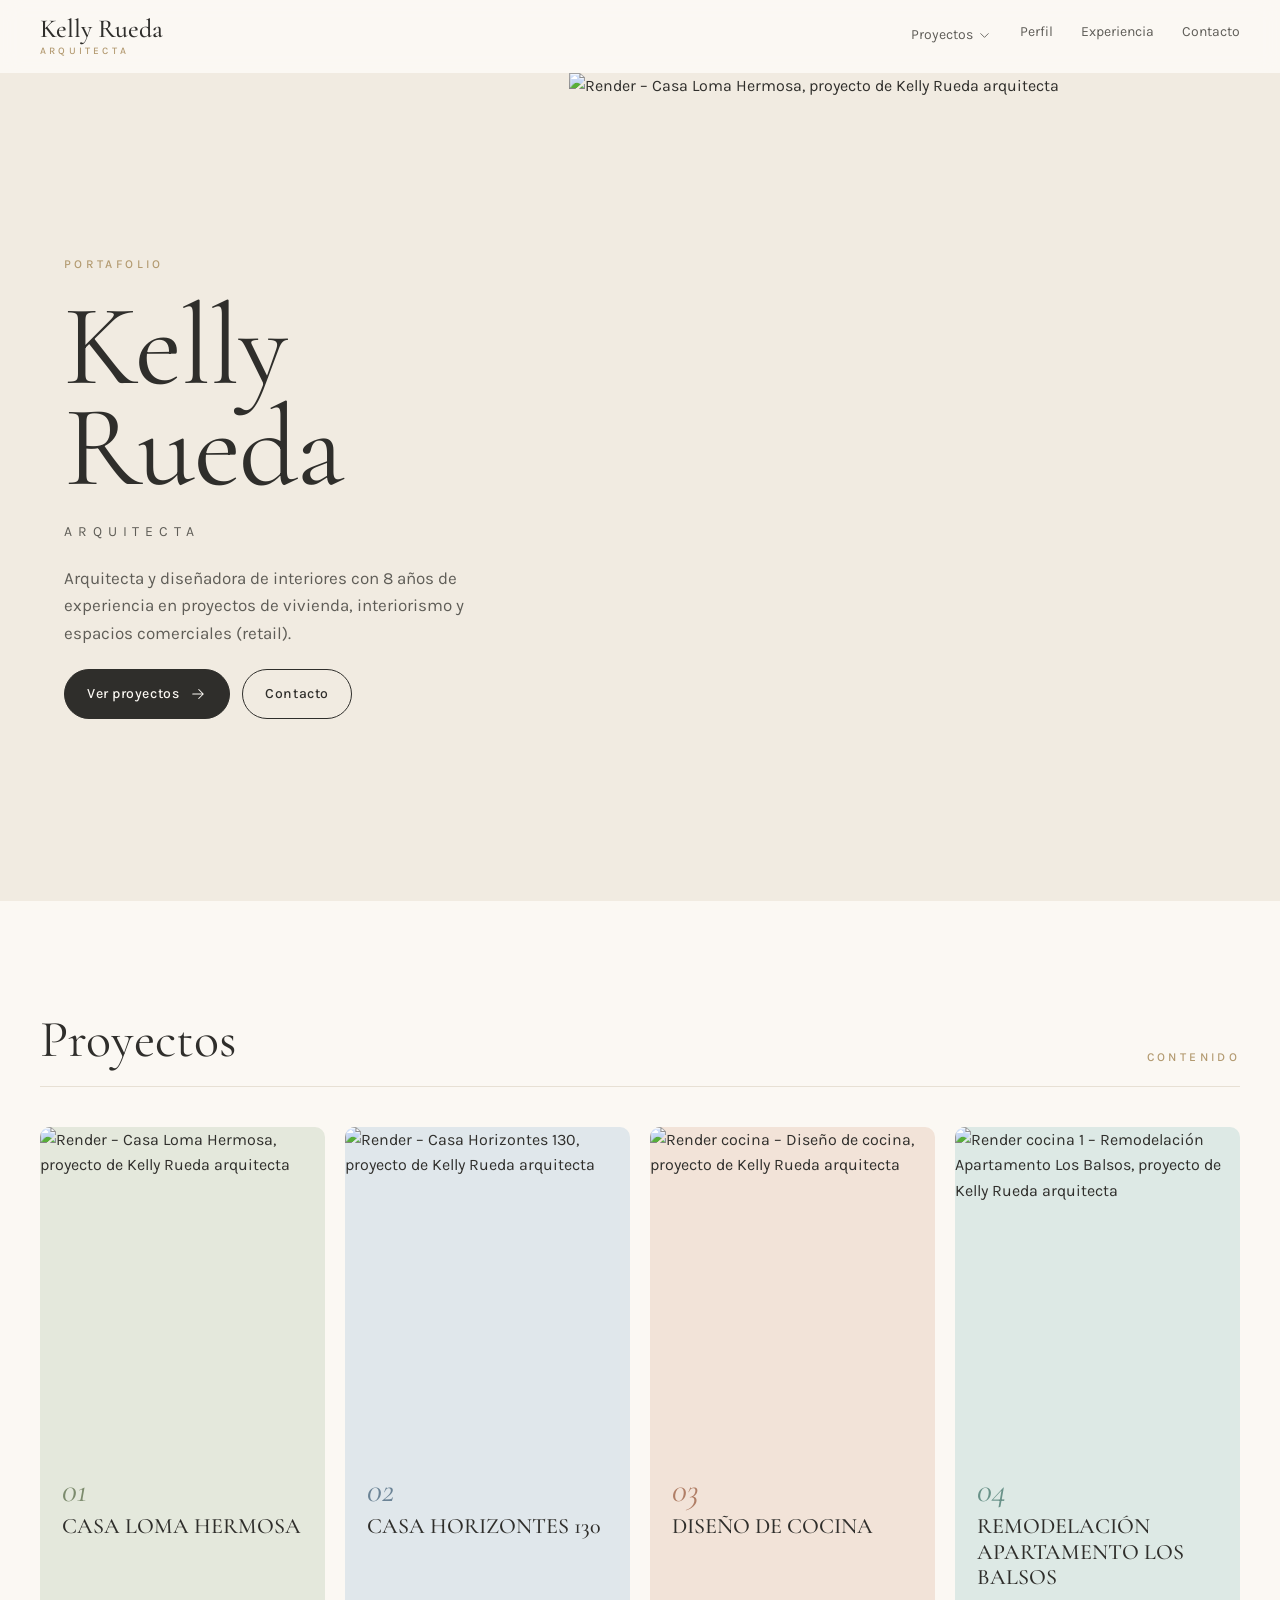
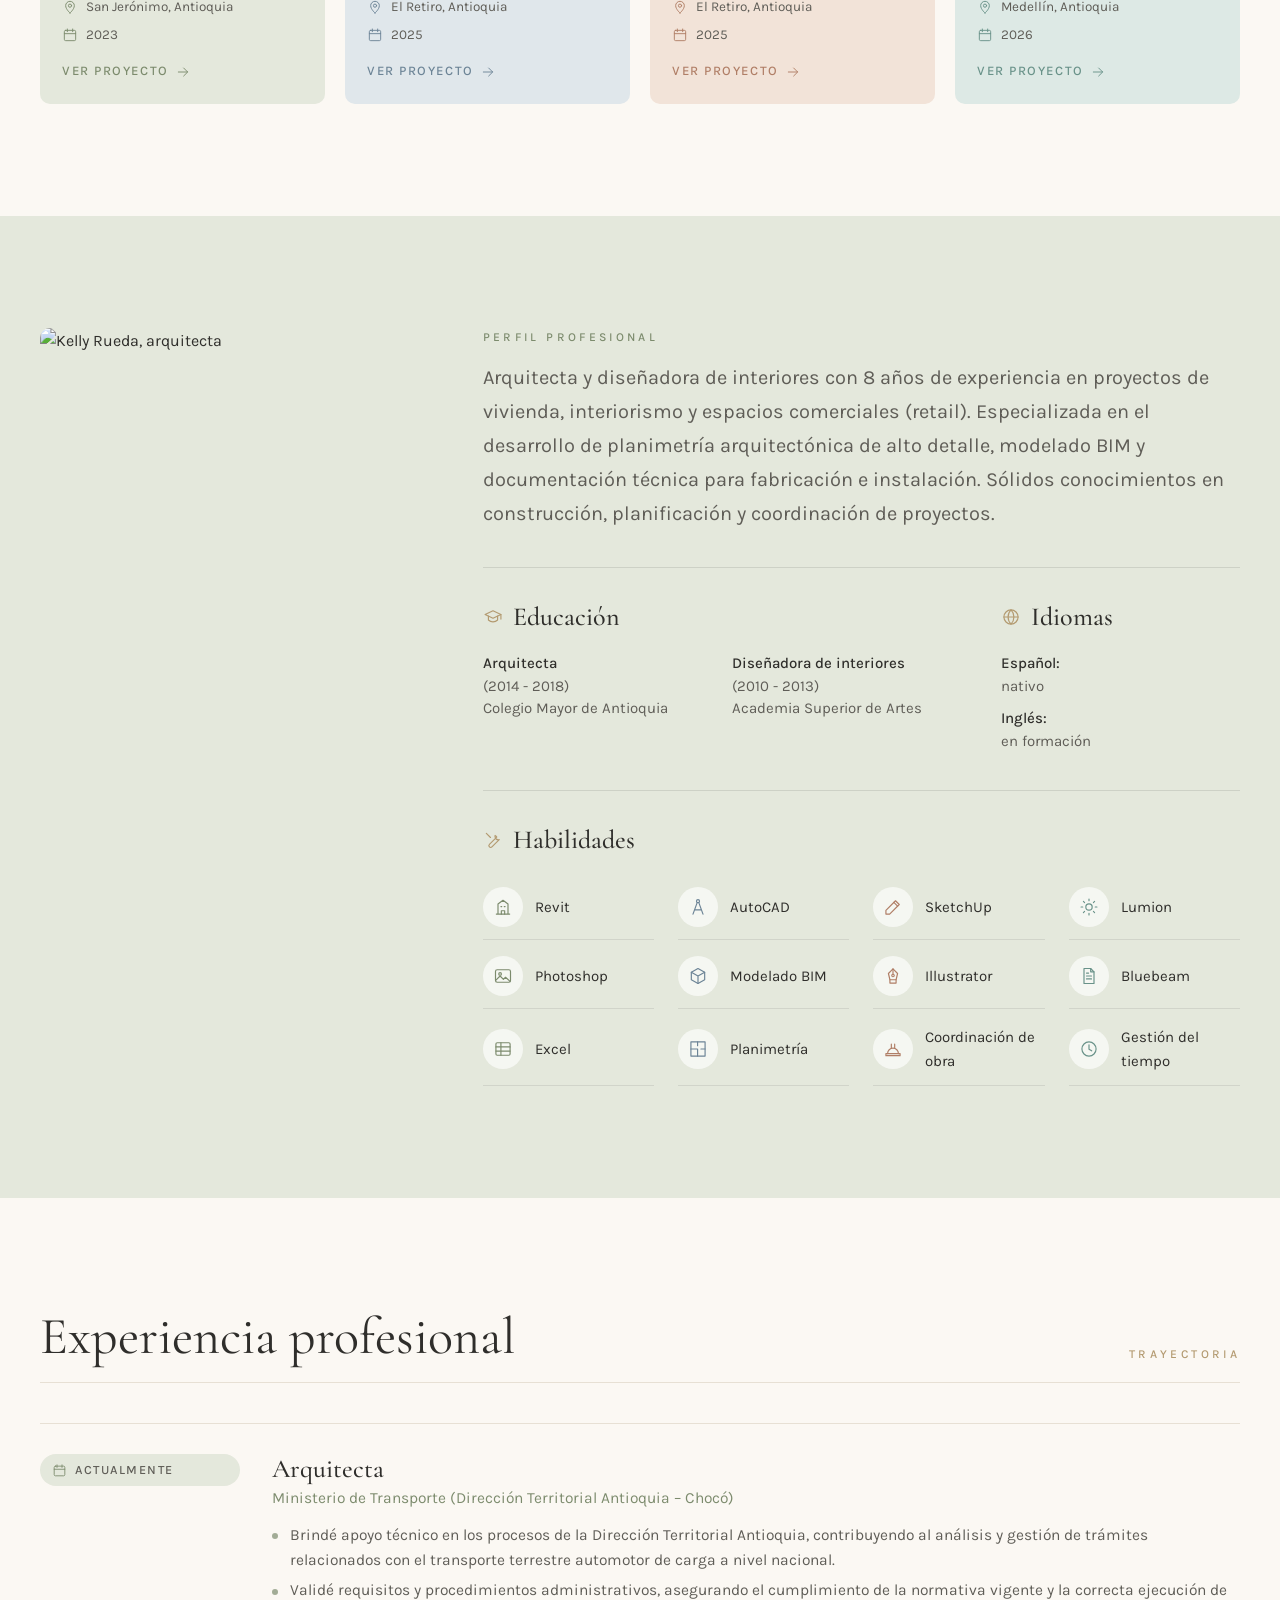
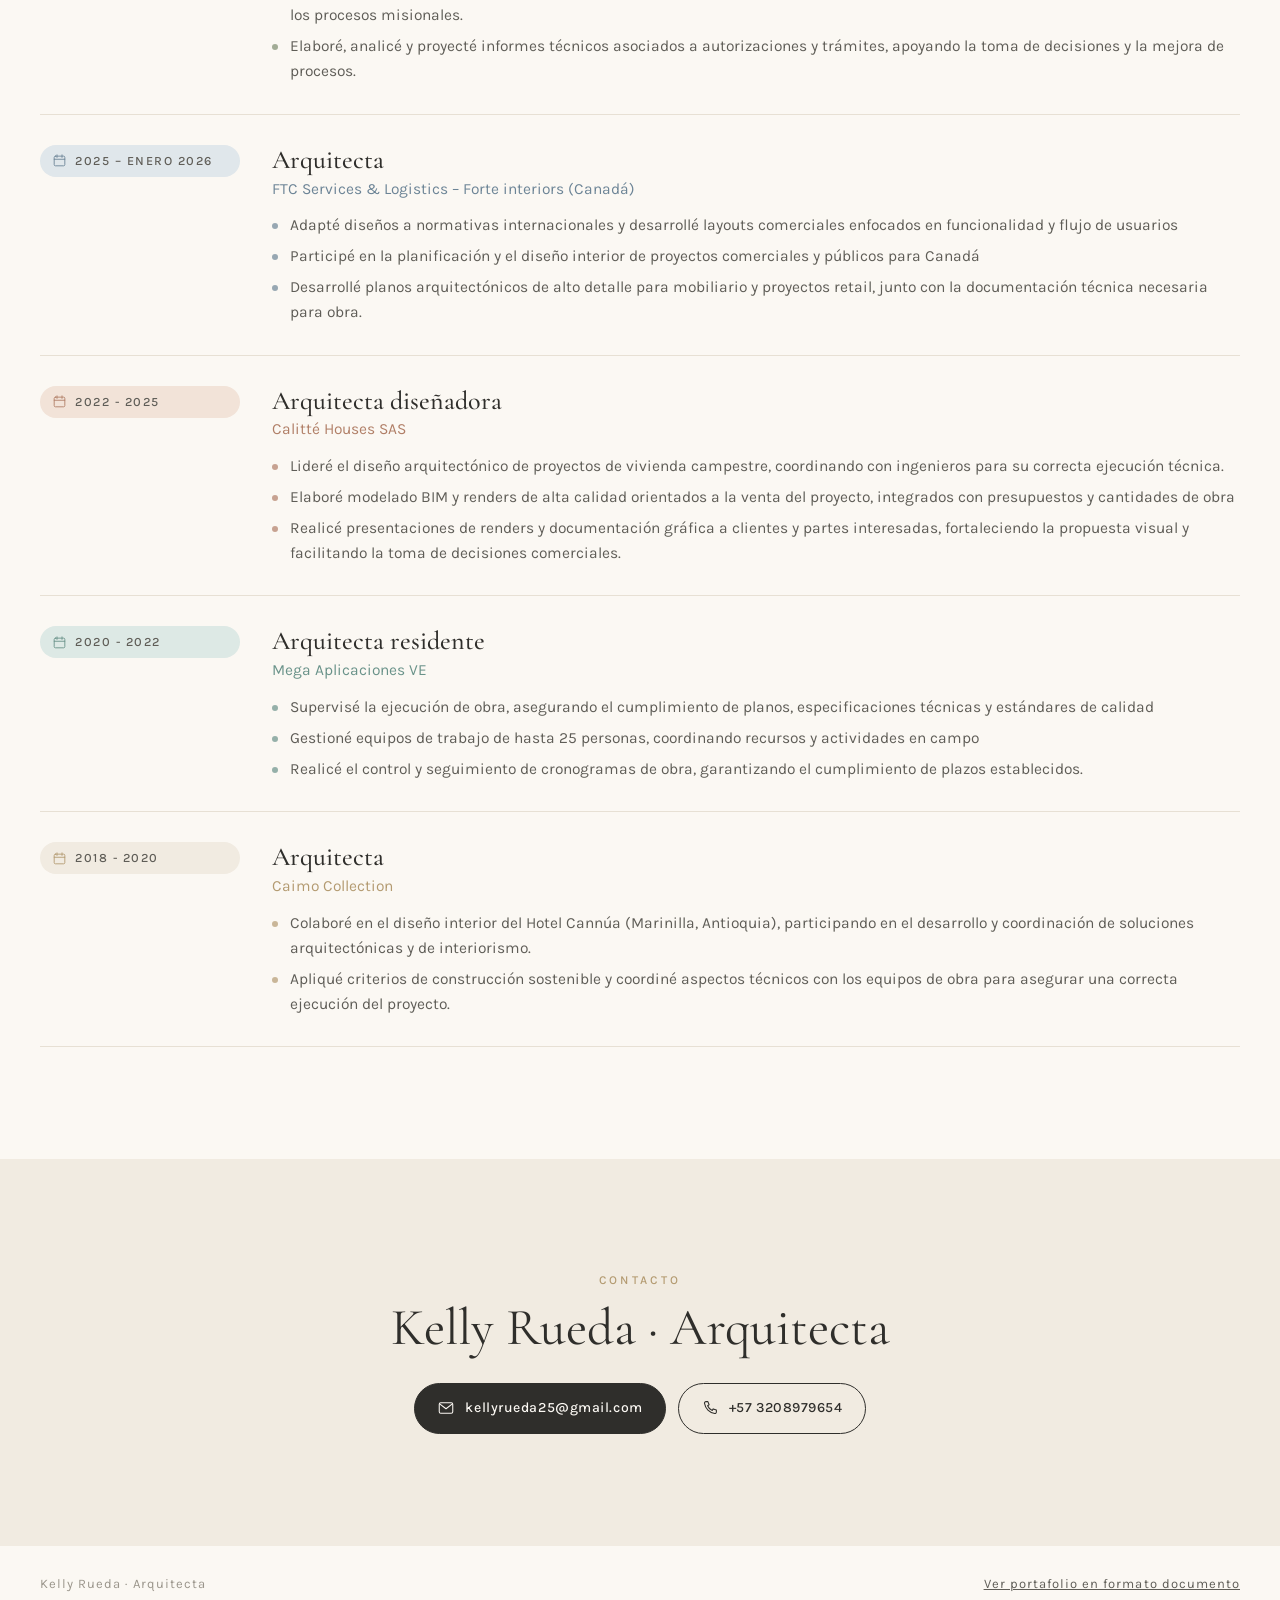
==== index.html @ 09840a5c "URLs limpias sin index.html ni .html, con redirecciones desde las rutas anteriores" ====
<!doctype html>
<html lang="es-CO"><head><meta charset="utf-8"><meta name="viewport" content="width=device-width,initial-scale=1">
<title>Kelly Rueda · Arquitecta | Portafolio de arquitectura e interiorismo</title>
<meta name="description" content="Portafolio de Kelly Rueda, arquitecta y diseñadora de interiores en Antioquia: vivienda campestre, interiorismo y remodelación. Proyectos Casa Loma Hermosa, Casa Horizontes 130, diseño de cocina y Apartamento Los Balsos."><meta name="author" content="Kelly Rueda"><meta name="robots" content="index, follow">
<link rel="canonical" href="https://kellyrueda.github.io/"><meta name="theme-color" content="#F1EBE1"><link rel="icon" href="data:image/svg+xml,%3Csvg xmlns='http://www.w3.org/2000/svg' viewBox='0 0 64 64'%3E%3Crect width='64' height='64' rx='14' fill='%23F1EBE1'/%3E%3Ctext x='32' y='43' text-anchor='middle' font-family='Georgia,serif' font-size='30' fill='%237C8B6D'%3EKR%3C/text%3E%3C/svg%3E">
<meta property="og:type" content="website"><meta property="og:locale" content="es_CO"><meta property="og:site_name" content="Kelly Rueda · Arquitecta">
<meta property="og:title" content="Kelly Rueda · Arquitecta | Portafolio de arquitectura e interiorismo"><meta property="og:description" content="Portafolio de Kelly Rueda, arquitecta y diseñadora de interiores en Antioquia: vivienda campestre, interiorismo y remodelación. Proyectos Casa Loma Hermosa, Casa Horizontes 130, diseño de cocina y Apartamento Los Balsos."><meta property="og:url" content="https://kellyrueda.github.io/">
<meta property="og:image" content="https://lh3.googleusercontent.com/d/1Y4BAWBzZWVaL_WhKsRkgh4v28c3R28zS=w1200-h630-c"><meta name="twitter:card" content="summary_large_image">
<link rel="preconnect" href="https://fonts.googleapis.com"><link rel="preconnect" href="https://fonts.gstatic.com" crossorigin>
<link rel="preconnect" href="https://lh3.googleusercontent.com">
<link href="https://fonts.googleapis.com/css2?family=Cormorant+Garamond:ital,wght@0,300;0,400;0,500;1,300;1,400&family=Karla:wght@400;500&display=swap" rel="stylesheet">
<link rel="stylesheet" href="/styles.css?v=0b66aef6">
<script type="application/ld+json">{"@context": "https://schema.org", "@graph": [{"@type": "Person", "@id": "https://kellyrueda.github.io/#kelly", "name": "Kelly Rueda", "jobTitle": "Arquitecta", "description": "Arquitecta y diseñadora de interiores con 8 años de experiencia en proyectos de vivienda, interiorismo y espacios comerciales (retail).", "email": "mailto:kellyrueda25@gmail.com", "telephone": "+57 3208979654", "url": "https://kellyrueda.github.io/", "image": "https://lh3.googleusercontent.com/d/154SOMItNPBBoPcWfjIb_Btzkp6lTzI9Z=w800", "alumniOf": [{"@type": "EducationalOrganization", "name": "Colegio Mayor de Antioquia"}, {"@type": "EducationalOrganization", "name": "Academia Superior de Artes"}], "knowsAbout": ["Arquitectura", "Diseño de interiores", "Modelado BIM", "Planimetría", "Revit", "AutoCAD", "SketchUp", "Lumion", "Coordinación de obra"], "knowsLanguage": ["es", "en"]}, {"@type": "WebSite", "@id": "https://kellyrueda.github.io/#web", "url": "https://kellyrueda.github.io/", "name": "Kelly Rueda · Arquitecta", "inLanguage": "es", "about": {"@id": "https://kellyrueda.github.io/#kelly"}}, {"@type": "ItemList", "name": "Proyectos", "itemListElement": [{"@type": "ListItem", "position": 1, "item": {"@type": "CreativeWork", "name": "Casa Loma Hermosa", "creator": {"@id": "https://kellyrueda.github.io/#kelly"}, "locationCreated": "San Jerónimo, Antioquia", "dateCreated": "2023", "url": "https://kellyrueda.github.io/proyectos/casa-loma-hermosa/"}}, {"@type": "ListItem", "position": 2, "item": {"@type": "CreativeWork", "name": "Casa Horizontes 130", "creator": {"@id": "https://kellyrueda.github.io/#kelly"}, "locationCreated": "El Retiro, Antioquia", "dateCreated": "2025", "url": "https://kellyrueda.github.io/proyectos/casa-horizontes-130/"}}, {"@type": "ListItem", "position": 3, "item": {"@type": "CreativeWork", "name": "Diseño de cocina", "creator": {"@id": "https://kellyrueda.github.io/#kelly"}, "locationCreated": "El Retiro, Antioquia", "dateCreated": "2025", "url": "https://kellyrueda.github.io/proyectos/diseno-de-cocina/"}}, {"@type": "ListItem", "position": 4, "item": {"@type": "CreativeWork", "name": "Remodelación Apartamento Los Balsos", "creator": {"@id": "https://kellyrueda.github.io/#kelly"}, "locationCreated": "Medellín, Antioquia", "dateCreated": "2026", "url": "https://kellyrueda.github.io/proyectos/apartamento-los-balsos/"}}]}]}</script>
</head><body>
<a class="skip" href="#main">Saltar al contenido</a><header class="top"><div class="wrap">
<a class="brand" href="/">Kelly Rueda<small>Arquitecta</small></a>
<button class="menu-btn" aria-label="Abrir menú" aria-expanded="false" aria-controls="menu"><svg class="ic" viewBox="0 0 24 24" aria-hidden="true"><path d="M4 7h16M4 12h16M4 17h16"/></svg></button>
<nav aria-label="Principal"><ul class="nav" id="menu"><li class="has-sub"><button class="sub-btn" type="button" aria-expanded="false" aria-controls="sub-proy">Proyectos <svg class="ic" viewBox="0 0 24 24" aria-hidden="true"><path d="m6 9 6 6 6-6"/></svg></button><div class="dd" id="sub-proy"><ul><li><a class="c1" href="/proyectos/casa-loma-hermosa/"><span class="sn">01</span><span class="st"><b>Casa Loma Hermosa</b><small>San Jerónimo, Antioquia · 2023</small></span></a></li><li><a class="c2" href="/proyectos/casa-horizontes-130/"><span class="sn">02</span><span class="st"><b>Casa Horizontes 130</b><small>El Retiro, Antioquia · 2025</small></span></a></li><li><a class="c3" href="/proyectos/diseno-de-cocina/"><span class="sn">03</span><span class="st"><b>Diseño de cocina</b><small>El Retiro, Antioquia · 2025</small></span></a></li><li><a class="c4" href="/proyectos/apartamento-los-balsos/"><span class="sn">04</span><span class="st"><b>Remodelación Apartamento Los Balsos</b><small>Medellín, Antioquia · 2026</small></span></a></li><li class="all"><a href="/#proyectos">Ver todos los proyectos <svg class="ic" viewBox="0 0 24 24" aria-hidden="true"><path d="M5 12h14M13 6l6 6-6 6"/></svg></a></li></ul></div></li><li><a href="/#perfil">Perfil</a></li><li><a href="/#experiencia">Experiencia</a></li><li><a href="/#contacto">Contacto</a></li></ul></nav>
</div></header>
<main id="main">
<section class="hero">
  <div class="hero-text">
    <p class="kicker">Portafolio</p>
    <h1>Kelly<br>Rueda</h1>
    <p class="role">Arquitecta</p>
    <p class="hero-lead">Arquitecta y diseñadora de interiores con 8 años de experiencia en proyectos de vivienda, interiorismo y espacios comerciales (retail).</p>
    <div class="btns"><a class="btn solid" href="#proyectos">Ver proyectos <svg class="ic" viewBox="0 0 24 24" aria-hidden="true"><path d="M5 12h14M13 6l6 6-6 6"/></svg></a><a class="btn ghost" href="#contacto">Contacto</a></div>
  </div>
  <div class="hero-img"><img src="https://lh3.googleusercontent.com/d/1Y4BAWBzZWVaL_WhKsRkgh4v28c3R28zS=w2000" alt="Render – Casa Loma Hermosa, proyecto de Kelly Rueda arquitecta" fetchpriority="high"></div>
</section>

<section class="block" id="proyectos"><div class="wrap">
  <div class="sec-head"><h2 class="h2">Proyectos</h2><p class="kicker">Contenido</p></div>
  <div class="cards"><a class="card c1 reveal" href="/proyectos/casa-loma-hermosa/">
<figure><img src="https://lh3.googleusercontent.com/d/1Y4BAWBzZWVaL_WhKsRkgh4v28c3R28zS=w1000" alt="Render – Casa Loma Hermosa, proyecto de Kelly Rueda arquitecta" loading="lazy" decoding="async"></figure>
<div class="card-body"><span class="num">01</span><h3>CASA LOMA HERMOSA</h3>
<span class="meta"><svg class="ic" viewBox="0 0 24 24" aria-hidden="true"><path d="M12 21s-6.5-5.6-6.5-11a6.5 6.5 0 0 1 13 0c0 5.4-6.5 11-6.5 11z"/><circle cx="12" cy="10" r="2.4"/></svg>San Jerónimo, Antioquia</span><span class="meta"><svg class="ic" viewBox="0 0 24 24" aria-hidden="true"><rect x="3.5" y="5" width="17" height="15.5" rx="2"/><path d="M3.5 10h17M8 3v4M16 3v4"/></svg>2023</span>
<span class="more">Ver proyecto <svg class="ic" viewBox="0 0 24 24" aria-hidden="true"><path d="M5 12h14M13 6l6 6-6 6"/></svg></span></div></a><a class="card c2 reveal" href="/proyectos/casa-horizontes-130/">
<figure><img src="https://lh3.googleusercontent.com/d/14ploHX0GhUu0QQJxCzk9DauJVLTGzfsE=w1000" alt="Render – Casa Horizontes 130, proyecto de Kelly Rueda arquitecta" loading="lazy" decoding="async"></figure>
<div class="card-body"><span class="num">02</span><h3>CASA HORIZONTES 130</h3>
<span class="meta"><svg class="ic" viewBox="0 0 24 24" aria-hidden="true"><path d="M12 21s-6.5-5.6-6.5-11a6.5 6.5 0 0 1 13 0c0 5.4-6.5 11-6.5 11z"/><circle cx="12" cy="10" r="2.4"/></svg>El Retiro, Antioquia</span><span class="meta"><svg class="ic" viewBox="0 0 24 24" aria-hidden="true"><rect x="3.5" y="5" width="17" height="15.5" rx="2"/><path d="M3.5 10h17M8 3v4M16 3v4"/></svg>2025</span>
<span class="more">Ver proyecto <svg class="ic" viewBox="0 0 24 24" aria-hidden="true"><path d="M5 12h14M13 6l6 6-6 6"/></svg></span></div></a><a class="card c3 reveal" href="/proyectos/diseno-de-cocina/">
<figure><img src="https://lh3.googleusercontent.com/d/1bjfkv4RVw6idCX3whjGTtiWhGVRxfAQa=w1000" alt="Render cocina – Diseño de cocina, proyecto de Kelly Rueda arquitecta" loading="lazy" decoding="async"></figure>
<div class="card-body"><span class="num">03</span><h3>DISEÑO DE COCINA</h3>
<span class="meta"><svg class="ic" viewBox="0 0 24 24" aria-hidden="true"><path d="M12 21s-6.5-5.6-6.5-11a6.5 6.5 0 0 1 13 0c0 5.4-6.5 11-6.5 11z"/><circle cx="12" cy="10" r="2.4"/></svg>El Retiro, Antioquia</span><span class="meta"><svg class="ic" viewBox="0 0 24 24" aria-hidden="true"><rect x="3.5" y="5" width="17" height="15.5" rx="2"/><path d="M3.5 10h17M8 3v4M16 3v4"/></svg>2025</span>
<span class="more">Ver proyecto <svg class="ic" viewBox="0 0 24 24" aria-hidden="true"><path d="M5 12h14M13 6l6 6-6 6"/></svg></span></div></a><a class="card c4 reveal" href="/proyectos/apartamento-los-balsos/">
<figure><img src="https://lh3.googleusercontent.com/d/1_nX_HMIvy3BTHIoucuLQES3mgq6RNq2v=w1000" alt="Render cocina 1 – Remodelación Apartamento Los Balsos, proyecto de Kelly Rueda arquitecta" loading="lazy" decoding="async"></figure>
<div class="card-body"><span class="num">04</span><h3>REMODELACIÓN APARTAMENTO LOS BALSOS</h3>
<span class="meta"><svg class="ic" viewBox="0 0 24 24" aria-hidden="true"><path d="M12 21s-6.5-5.6-6.5-11a6.5 6.5 0 0 1 13 0c0 5.4-6.5 11-6.5 11z"/><circle cx="12" cy="10" r="2.4"/></svg>Medellín, Antioquia</span><span class="meta"><svg class="ic" viewBox="0 0 24 24" aria-hidden="true"><rect x="3.5" y="5" width="17" height="15.5" rx="2"/><path d="M3.5 10h17M8 3v4M16 3v4"/></svg>2026</span>
<span class="more">Ver proyecto <svg class="ic" viewBox="0 0 24 24" aria-hidden="true"><path d="M5 12h14M13 6l6 6-6 6"/></svg></span></div></a></div>
</div></section>

<section class="block perfil c1" id="perfil"><div class="wrap perfil-grid">
  <div class="perfil-photo reveal"><img src="https://lh3.googleusercontent.com/d/154SOMItNPBBoPcWfjIb_Btzkp6lTzI9Z=w1200" alt="Kelly Rueda, arquitecta" loading="lazy"></div>
  <div>
    <p class="kicker">Perfil profesional</p>
    <p class="lead">Arquitecta y diseñadora de interiores con 8 años de experiencia en proyectos de vivienda, interiorismo y espacios comerciales (retail). Especializada en el desarrollo de planimetría arquitectónica de alto detalle, modelado BIM y documentación técnica para fabricación e instalación. Sólidos conocimientos en construcción, planificación y coordinación de proyectos.</p>
    <div class="cols">
      <div><h3 class="h3"><svg class="ic" viewBox="0 0 24 24" aria-hidden="true"><path d="M2.5 9 12 4.5 21.5 9 12 13.5z"/><path d="M6.5 11v4.6c1.4 1.4 3.4 2.2 5.5 2.2s4.1-.8 5.5-2.2V11M21.5 9v5.5"/></svg>Educación</h3><div class="edu">
        <p class="item"><b>Arquitecta</b>(2014 - 2018)<br>Colegio Mayor de Antioquia</p>
        <p class="item"><b>Diseñadora de interiores</b>(2010 - 2013)<br>Academia Superior de Artes</p></div></div>
      <div><h3 class="h3"><svg class="ic" viewBox="0 0 24 24" aria-hidden="true"><circle cx="12" cy="12" r="8.5"/><path d="M3.5 12h17M12 3.5c2.4 2.4 3.5 5.2 3.5 8.5s-1.1 6.1-3.5 8.5c-2.4-2.4-3.5-5.2-3.5-8.5s1.1-6.1 3.5-8.5z"/></svg>Idiomas</h3>
        <p class="item"><b>Español:</b>nativo</p><p class="item"><b>Inglés:</b>en formación</p></div>
    </div>
    <div class="skills-wrap"><h3 class="h3"><svg class="ic" viewBox="0 0 24 24" aria-hidden="true"><path d="M14.5 6.5a4 4 0 0 0 5 5l-8.8 8.8a2.1 2.1 0 0 1-3-3l8.8-8.8a4 4 0 0 0-2-2z"/><path d="m4 4 5 5"/></svg>Habilidades</h3><ul class="skills"><li class="s1 c1"><span class="si"><svg class="ic" viewBox="0 0 24 24" aria-hidden="true"><path d="M4 20.5h16M6 20.5V8.5l6-4.5 6 4.5v12"/><path d="M10 20.5v-4h4v4M9.5 11.5h1M13.5 11.5h1"/></svg></span>Revit</li><li class="s2 c2"><span class="si"><svg class="ic" viewBox="0 0 24 24" aria-hidden="true"><circle cx="12" cy="5" r="1.8"/><path d="M11 6.7 6 20.5M13 6.7l5 13.8M7.8 15.5h8.4"/></svg></span>AutoCAD</li><li class="s3 c3"><span class="si"><svg class="ic" viewBox="0 0 24 24" aria-hidden="true"><path d="M15 4.5 19.5 9 8 20.5H3.5V16z"/><path d="m13 6.5 4.5 4.5"/></svg></span>SketchUp</li><li class="s4 c4"><span class="si"><svg class="ic" viewBox="0 0 24 24" aria-hidden="true"><circle cx="12" cy="12" r="3.8"/><path d="M12 2.5v2M12 19.5v2M2.5 12h2M19.5 12h2M5.3 5.3l1.4 1.4M17.3 17.3l1.4 1.4M5.3 18.7l1.4-1.4M17.3 6.7l1.4-1.4"/></svg></span>Lumion</li><li class="s1 c1"><span class="si"><svg class="ic" viewBox="0 0 24 24" aria-hidden="true"><rect x="3" y="4.5" width="18" height="15" rx="2"/><circle cx="8.5" cy="9.5" r="1.6"/><path d="m3.5 17 5-5 4 4 2.5-2.5 5.5 5"/></svg></span>Photoshop</li><li class="s2 c2"><span class="si"><svg class="ic" viewBox="0 0 24 24" aria-hidden="true"><path d="M12 3 20 7.5v9L12 21 4 16.5v-9z"/><path d="M4 7.5 12 12l8-4.5M12 12v9"/></svg></span>Modelado BIM</li><li class="s3 c3"><span class="si"><svg class="ic" viewBox="0 0 24 24" aria-hidden="true"><path d="M12 3.5 17.5 9l-1.8 7.5H8.3L6.5 9z"/><path d="M12 3.5v6.3"/><circle cx="12" cy="11.4" r="1.5"/><path d="M8.3 16.5v4h7.4v-4"/></svg></span>Illustrator</li><li class="s4 c4"><span class="si"><svg class="ic" viewBox="0 0 24 24" aria-hidden="true"><path d="M6 3h8l4 4v14H6z"/><path d="M14 3v4h4M9 12h6M9 15.5h6M9 8.5h2.5"/></svg></span>Bluebeam</li><li class="s1 c1"><span class="si"><svg class="ic" viewBox="0 0 24 24" aria-hidden="true"><rect x="3.5" y="4.5" width="17" height="15" rx="1.5"/><path d="M3.5 9.5h17M3.5 14.5h17M9.5 4.5v15"/></svg></span>Excel</li><li class="s2 c2"><span class="si"><svg class="ic" viewBox="0 0 24 24" aria-hidden="true"><path d="M3.5 3.5h17v17h-17z"/><path d="M3.5 12h8v8.5M11.5 3.5V8M15.5 12h5"/></svg></span>Planimetría</li><li class="s3 c3"><span class="si"><svg class="ic" viewBox="0 0 24 24" aria-hidden="true"><path d="M3.5 17.5h17v2.5h-17z"/><path d="M5.5 17.5a6.5 6.5 0 0 1 13 0"/><path d="M10 6.2V11M14 6.2V11"/></svg></span>Coordinación de obra</li><li class="s4 c4"><span class="si"><svg class="ic" viewBox="0 0 24 24" aria-hidden="true"><circle cx="12" cy="12" r="8.5"/><path d="M12 7v5.2l3.2 2"/></svg></span>Gestión del tiempo</li></ul></div>
  </div>
</div></section>

<section class="block" id="experiencia"><div class="wrap">
  <div class="sec-head"><h2 class="h2">Experiencia profesional</h2><p class="kicker">Trayectoria</p></div>
  <ol class="timeline"><li class="job c1 reveal"><span class="when"><svg class="ic" viewBox="0 0 24 24" aria-hidden="true"><rect x="3.5" y="5" width="17" height="15.5" rx="2"/><path d="M3.5 10h17M8 3v4M16 3v4"/></svg>Actualmente</span><div><h3>Arquitecta</h3><p class="org">Ministerio de Transporte (Dirección Territorial Antioquia – Chocó)</p><ul><li>Brindé apoyo técnico en los procesos de la Dirección Territorial Antioquia, contribuyendo al análisis y gestión de trámites relacionados con el transporte terrestre automotor de carga a nivel nacional.</li><li>Validé requisitos y procedimientos administrativos, asegurando el cumplimiento de la normativa vigente y la correcta ejecución de los procesos misionales.</li><li>Elaboré, analicé y proyecté informes técnicos asociados a autorizaciones y trámites, apoyando la toma de decisiones y la mejora de procesos.</li></ul></div></li><li class="job c2 reveal"><span class="when"><svg class="ic" viewBox="0 0 24 24" aria-hidden="true"><rect x="3.5" y="5" width="17" height="15.5" rx="2"/><path d="M3.5 10h17M8 3v4M16 3v4"/></svg>2025 – Enero 2026</span><div><h3>Arquitecta</h3><p class="org">FTC Services &amp; Logistics – Forte interiors (Canadá)</p><ul><li>Adapté diseños a normativas internacionales y desarrollé layouts comerciales enfocados en funcionalidad y flujo de usuarios</li><li>Participé en la planificación y el diseño interior de proyectos comerciales y públicos para Canadá</li><li>Desarrollé planos arquitectónicos de alto detalle para mobiliario y proyectos retail, junto con la documentación técnica necesaria para obra.</li></ul></div></li><li class="job c3 reveal"><span class="when"><svg class="ic" viewBox="0 0 24 24" aria-hidden="true"><rect x="3.5" y="5" width="17" height="15.5" rx="2"/><path d="M3.5 10h17M8 3v4M16 3v4"/></svg>2022 - 2025</span><div><h3>Arquitecta diseñadora</h3><p class="org">Calitté Houses SAS</p><ul><li>Lideré el diseño arquitectónico de proyectos de vivienda campestre, coordinando con ingenieros para su correcta ejecución técnica.</li><li>Elaboré modelado BIM y renders de alta calidad orientados a la venta del proyecto, integrados con presupuestos y cantidades de obra</li><li>Realicé presentaciones de renders y documentación gráfica a clientes y partes interesadas, fortaleciendo la propuesta visual y facilitando la toma de decisiones comerciales.</li></ul></div></li><li class="job c4 reveal"><span class="when"><svg class="ic" viewBox="0 0 24 24" aria-hidden="true"><rect x="3.5" y="5" width="17" height="15.5" rx="2"/><path d="M3.5 10h17M8 3v4M16 3v4"/></svg>2020 - 2022</span><div><h3>Arquitecta residente</h3><p class="org">Mega Aplicaciones VE</p><ul><li>Supervisé la ejecución de obra, asegurando el cumplimiento de planos, especificaciones técnicas y estándares de calidad</li><li>Gestioné equipos de trabajo de hasta 25 personas, coordinando recursos y actividades en campo</li><li>Realicé el control y seguimiento de cronogramas de obra, garantizando el cumplimiento de plazos establecidos.</li></ul></div></li><li class="job  reveal"><span class="when"><svg class="ic" viewBox="0 0 24 24" aria-hidden="true"><rect x="3.5" y="5" width="17" height="15.5" rx="2"/><path d="M3.5 10h17M8 3v4M16 3v4"/></svg>2018 - 2020</span><div><h3>Arquitecta</h3><p class="org">Caimo Collection</p><ul><li>Colaboré en el diseño interior del Hotel Cannúa (Marinilla, Antioquia), participando en el desarrollo y coordinación de soluciones arquitectónicas y de interiorismo.</li><li>Apliqué criterios de construcción sostenible y coordiné aspectos técnicos con los equipos de obra para asegurar una correcta ejecución del proyecto.</li></ul></div></li></ol>
</div></section>

<section class="block contact" id="contacto"><div class="wrap">
  <p class="kicker">Contacto</p>
  <h2 class="h2">Kelly Rueda · Arquitecta</h2>
  <div class="btns"><a class="btn solid" href="mailto:kellyrueda25@gmail.com"><svg class="ic" viewBox="0 0 24 24" aria-hidden="true"><rect x="3" y="5" width="18" height="14" rx="2"/><path d="m3.5 6.5 8.5 6.5 8.5-6.5"/></svg>kellyrueda25@gmail.com</a><a class="btn ghost" href="tel:+573208979654"><svg class="ic" viewBox="0 0 24 24" aria-hidden="true"><path d="M6.6 3.5h2.6l1.6 4.2-2 1.3a11 11 0 0 0 6.2 6.2l1.3-2 4.2 1.6v2.6a2 2 0 0 1-2.1 2A16.5 16.5 0 0 1 4.6 5.6a2 2 0 0 1 2-2.1z"/></svg>+57 3208979654</a></div>
</div></section>
</main><footer><div class="wrap"><span>Kelly Rueda · Arquitecta</span><span><a href="/portafolio/">Ver portafolio en formato documento</a></span></div></footer>
<script src="/app.js?v=0b66aef6" defer></script></body></html>
---- styles.css ----
:root{
  --paper:#FBF8F3; --ink:#2F2E2B; --soft:#5F5D57; --muted:#9A958B; --line:#E7E0D4; --gold:#B39A70; --sand:#F1EBE1;
  --t1:#E4E8DC; --a1:#7C8B6D; --t2:#E0E7EB; --a2:#6C8496; --t3:#F2E3D8; --a3:#B07E66; --t4:#DDE9E5; --a4:#699289;
  --pt:var(--sand); --pa:var(--gold);
  --serif:"Cormorant Garamond",Georgia,serif; --sans:"Karla",system-ui,sans-serif;
  --wrap:min(1200px,100% - 48px);
}
.c1{--pt:var(--t1);--pa:var(--a1)} .c2{--pt:var(--t2);--pa:var(--a2)} .c3{--pt:var(--t3);--pa:var(--a3)} .c4{--pt:var(--t4);--pa:var(--a4)}
*{box-sizing:border-box;margin:0;padding:0}
html{scroll-behavior:smooth;scroll-padding-top:84px}
body{font-family:var(--sans);color:var(--ink);background:var(--paper);-webkit-font-smoothing:antialiased;line-height:1.6}
img{display:block;max-width:100%}
a{color:inherit}
.wrap{width:var(--wrap);margin-inline:auto}
.ic{width:20px;height:20px;flex:none;fill:none;stroke:currentColor;stroke-width:1.4;stroke-linecap:round;stroke-linejoin:round}
.kicker{font-size:12px;font-weight:500;letter-spacing:.28em;text-transform:uppercase;color:var(--pa)}
.h2{font-family:var(--serif);font-weight:400;font-size:clamp(34px,4.4vw,52px);line-height:1.05}
.skip{position:absolute;left:-999px}.skip:focus{left:16px;top:12px;z-index:100;background:#fff;padding:8px 12px}

/* header */
.top{position:sticky;top:0;z-index:50;background:rgba(251,248,243,.92);backdrop-filter:blur(10px);border-bottom:1px solid transparent;transition:border-color .3s}
.top.scrolled{border-color:var(--line)}
.top .wrap{display:flex;align-items:center;justify-content:space-between;height:72px}
.brand{font-family:var(--serif);font-size:26px;font-weight:500;text-decoration:none;line-height:1}
.brand small{display:block;font-family:var(--sans);font-size:10px;letter-spacing:.32em;text-transform:uppercase;color:var(--gold);margin-top:4px;font-weight:500}
.top nav{display:contents}
.nav{display:flex;gap:28px;list-style:none}
.nav a{text-decoration:none;font-size:14px;color:var(--soft);padding:6px 0;border-bottom:1px solid transparent;transition:color .2s,border-color .2s}
.nav a:hover,.nav a[aria-current]{color:var(--ink);border-color:var(--gold)}
.menu-btn{display:none;background:none;border:0;width:44px;height:44px;align-items:center;justify-content:center;color:var(--ink);cursor:pointer}
@media (max-width:820px){
  .menu-btn{display:flex}
  .nav{position:fixed;inset:72px 0 auto 0;flex-direction:column;gap:0;background:var(--paper);border-bottom:1px solid var(--line);padding:8px 24px 20px;transform:translateY(-8px);opacity:0;pointer-events:none;transition:.25s}
  .nav.open{transform:none;opacity:1;pointer-events:auto}
  .nav a{display:block;padding:14px 0;font-size:16px;border-bottom:1px solid var(--line)}
}

/* buttons */
.btns{display:flex;flex-wrap:wrap;gap:12px}
.btn{display:inline-flex;align-items:center;gap:10px;text-decoration:none;font-size:14px;font-weight:500;letter-spacing:.04em;padding:13px 22px;border-radius:40px;border:1px solid var(--ink);transition:.2s}
.btn.solid{background:var(--ink);color:var(--paper)}
.btn.solid:hover{background:#000}
.btn.ghost:hover{background:var(--ink);color:var(--paper)}
.btn .ic{width:18px;height:18px}

/* hero */
.hero{display:grid;grid-template-columns:1fr 1.25fr;min-height:calc(100svh - 72px);max-height:860px}
.hero-text{background:var(--sand);padding:clamp(32px,6vw,80px) clamp(24px,5vw,72px);display:flex;flex-direction:column;justify-content:center;gap:22px}
.hero h1{font-family:var(--serif);font-weight:400;font-size:clamp(64px,9vw,128px);line-height:.88;letter-spacing:-.01em}
.role{font-size:14px;letter-spacing:.42em;text-transform:uppercase;color:var(--soft)}
.hero-lead{font-size:17px;color:var(--soft);max-width:440px}
.hero-img{position:relative;overflow:hidden;background:var(--sand)}
.hero-img img{width:100%;height:100%;object-fit:cover}
@media (max-width:900px){.hero{grid-template-columns:1fr;max-height:none;min-height:0}.hero-img{aspect-ratio:4/3;order:-1}}

/* sections */
section.block{padding:clamp(64px,9vw,112px) 0}
.sec-head{display:flex;align-items:flex-end;justify-content:space-between;gap:24px;margin-bottom:40px;padding-bottom:18px;border-bottom:1px solid var(--line)}
.sec-head .kicker{color:var(--gold)}

/* project cards */
.cards{display:grid;grid-template-columns:repeat(4,1fr);gap:20px}
.card{display:flex;flex-direction:column;text-decoration:none;background:var(--pt);border-radius:10px;overflow:hidden;transition:transform .35s,box-shadow .35s}
.card:hover{transform:translateY(-4px);box-shadow:0 18px 40px rgba(40,34,26,.12)}
.card figure{aspect-ratio:4/4.6;overflow:hidden}
.card img{width:100%;height:100%;object-fit:cover;transition:transform .8s}
.card:hover img{transform:scale(1.05)}
.card-body{padding:20px 22px 22px;display:flex;flex-direction:column;gap:6px;flex:1}
.num{font-family:var(--serif);font-style:italic;font-size:34px;line-height:1;color:var(--pa)}
.card h3{font-family:var(--serif);font-weight:500;font-size:22px;line-height:1.15;flex:1;min-height:2.3em}
.meta{display:flex;align-items:center;gap:8px;font-size:13.5px;color:var(--soft)}
.meta .ic{width:16px;height:16px;color:var(--pa)}
.more{display:inline-flex;align-items:center;gap:6px;margin-top:10px;font-size:13px;font-weight:500;letter-spacing:.12em;text-transform:uppercase;color:var(--pa)}
.more .ic{width:16px;height:16px;transition:transform .25s}.card:hover .more .ic{transform:translateX(4px)}
@media (max-width:1000px){.cards{grid-template-columns:repeat(2,1fr)}}
@media (max-width:560px){.cards{grid-template-columns:1fr}}

/* perfil */
.perfil{background:var(--t1)}
.perfil-grid{display:grid;grid-template-columns:.8fr 1.6fr;gap:clamp(28px,5vw,72px);align-items:start}
.perfil-photo{border-radius:10px;overflow:hidden;aspect-ratio:4/5}
.perfil-photo img{width:100%;height:100%;object-fit:cover;object-position:center 18%}
.lead{font-size:clamp(17px,1.6vw,20px);line-height:1.7;color:var(--soft);margin:14px 0 36px}
.cols{display:grid;grid-template-columns:2fr 1fr;gap:40px;padding:28px 0;border-top:1px solid rgba(47,46,43,.12);border-bottom:1px solid rgba(47,46,43,.12)}
.h3{display:flex;align-items:center;gap:10px;font-family:var(--serif);font-weight:500;font-size:26px;margin-bottom:14px}
.h3 .ic{color:var(--gold)}
.edu{display:grid;grid-template-columns:1fr 1fr;gap:20px}
.item{font-size:15px;color:var(--soft);line-height:1.5;margin-bottom:10px}
.item b{display:block;color:var(--ink);font-weight:500}
.skills{list-style:none;display:grid;grid-template-columns:repeat(4,1fr);gap:4px 24px}
.skills li{display:flex;align-items:center;gap:12px;font-size:15px;padding:12px 0;border-bottom:1px solid rgba(47,46,43,.1)}
.si{display:grid;place-items:center;width:40px;height:40px;border-radius:50%;flex:none;background:rgba(255,255,255,.65);color:var(--pa)}
.skills-wrap{padding-top:28px}
@media (max-width:900px){.perfil-grid{grid-template-columns:1fr}.perfil-photo{max-width:420px}.skills{grid-template-columns:repeat(2,1fr)}}
@media (max-width:560px){.cols{grid-template-columns:1fr;gap:24px}.edu{grid-template-columns:1fr}}

/* experiencia */
.timeline{list-style:none;display:grid;gap:0}
.job{display:grid;grid-template-columns:200px 1fr;gap:32px;padding:30px 0;border-bottom:1px solid var(--line)}
.job:first-child{border-top:1px solid var(--line)}
.when{display:inline-flex;align-items:center;gap:8px;align-self:start;font-size:12.5px;font-weight:500;letter-spacing:.12em;text-transform:uppercase;color:var(--soft);background:var(--pt);padding:6px 12px;border-radius:30px}
.when .ic{width:15px;height:15px;color:var(--pa)}
.job h3{font-family:var(--serif);font-weight:500;font-size:26px;line-height:1.15}
.org{color:var(--pa);font-size:15.5px;margin:2px 0 12px}
.job ul{list-style:none;display:grid;gap:6px}
.job li{position:relative;padding-left:18px;color:var(--soft);font-size:15.5px}
.job li::before{content:"";position:absolute;left:0;top:.65em;width:6px;height:6px;border-radius:50%;background:var(--pa);opacity:.7}
@media (max-width:720px){.job{grid-template-columns:1fr;gap:12px}}

/* contacto */
.contact{background:var(--sand);text-align:center}
.contact .h2{margin:10px 0 28px}
.contact .btns{justify-content:center}
footer{padding:28px 0;font-size:13px;color:var(--muted);letter-spacing:.08em}
footer .wrap{display:flex;justify-content:space-between;gap:16px;flex-wrap:wrap}
footer a{color:var(--soft)}

/* project page */
.p-hero{display:grid;grid-template-columns:.95fr 1.25fr;min-height:calc(100svh - 72px);max-height:900px}
.p-panel{background:var(--pt);padding:clamp(32px,5vw,64px) clamp(24px,4vw,56px);display:flex;flex-direction:column;gap:22px}
.back{display:inline-flex;align-items:center;gap:8px;font-size:13px;letter-spacing:.12em;text-transform:uppercase;text-decoration:none;color:var(--soft)}
.back .ic{width:16px;height:16px;transform:rotate(180deg)}
.p-num{font-family:var(--serif);font-style:italic;font-weight:300;font-size:clamp(64px,7vw,96px);line-height:.8;color:var(--pa)}
.p-panel h1{font-family:var(--serif);font-weight:500;font-size:clamp(32px,3.4vw,46px);line-height:1.04}
.sub{font-size:12.5px;letter-spacing:.16em;text-transform:uppercase;color:var(--soft);margin-top:-8px}
.desc{color:var(--soft);font-size:16.5px;line-height:1.75}
.data{display:grid;gap:12px;margin-top:auto;padding-top:20px;border-top:1px solid rgba(0,0,0,.08)}
.dt{display:flex;gap:12px;align-items:center}
.dti{display:grid;place-items:center;width:38px;height:38px;border-radius:50%;background:var(--paper);color:var(--pa);flex:none}
.dti .ic{width:18px;height:18px}
.dt dt{font-size:10.5px;font-weight:500;letter-spacing:.18em;text-transform:uppercase;color:var(--pa)}
.dt dd{font-size:15px;line-height:1.35}
.p-img{overflow:hidden;background:var(--sand)}
.p-img img{width:100%;height:100%;object-fit:cover}
@media (max-width:900px){.p-hero{grid-template-columns:1fr;max-height:none;min-height:0}.p-img{aspect-ratio:4/3;order:-1}}

.tabs{position:sticky;top:72px;z-index:20;background:rgba(251,248,243,.95);backdrop-filter:blur(8px);border-bottom:1px solid var(--line)}
.tabs .wrap{display:flex;gap:8px;overflow-x:auto;padding:12px 0;scrollbar-width:none}
.tabs a{display:inline-flex;align-items:center;gap:8px;white-space:nowrap;text-decoration:none;font-size:13px;font-weight:500;letter-spacing:.12em;text-transform:uppercase;color:var(--soft);background:var(--pt);padding:9px 16px;border-radius:30px}
.tabs a .ic{width:16px;height:16px;color:var(--pa)}
.tabs a:hover{color:var(--ink)}
.gal{padding:56px 0 8px}
.gal-head{display:flex;align-items:center;gap:12px;margin-bottom:22px}
.gal-head .ic{color:var(--pa)}
.gal-head h2{font-family:var(--serif);font-weight:500;font-size:30px}
.gal-head span{font-size:13px;color:var(--muted)}
.masonry{columns:3 300px;column-gap:16px}
.masonry.two{columns:2 340px}
.shot{break-inside:avoid;margin:0 0 16px;position:relative;border-radius:8px;overflow:hidden;cursor:zoom-in;background:var(--sand)}
.shot.plan{background:#fff;border:1px solid var(--line)}
.shot img{width:100%;height:auto;transition:transform .6s}
.shot:hover img{transform:scale(1.03)}
.shot figcaption{position:absolute;left:12px;bottom:12px;font-size:12.5px;font-weight:500;letter-spacing:.04em;background:rgba(251,248,243,.94);padding:5px 12px;border-radius:30px}
.shot button{all:unset;display:block;cursor:zoom-in}
.shot button:focus-visible{outline:2px solid var(--pa);outline-offset:-2px}

.pn{display:grid;grid-template-columns:1fr 1fr;gap:16px;padding:64px 0 32px}
.pn a{display:flex;flex-direction:column;gap:6px;text-decoration:none;padding:24px;border-radius:10px;background:var(--pt);transition:transform .3s}
.pn a:hover{transform:translateY(-3px)}
.pn .lbl{font-size:12px;letter-spacing:.16em;text-transform:uppercase;color:var(--pa)}
.pn .t{font-family:var(--serif);font-size:24px;font-weight:500;line-height:1.15}
.pn .next{text-align:right;align-items:flex-end}
@media (max-width:600px){.pn{grid-template-columns:1fr}}

/* lightbox */
.lb{position:fixed;inset:0;z-index:200;background:rgba(28,27,25,.94);display:none;align-items:center;justify-content:center}
.lb.open{display:flex}
.lb img{max-width:min(92vw,1600px);max-height:82vh;object-fit:contain;border-radius:4px;background:#fff}
.lb .cap{position:absolute;bottom:20px;left:0;right:0;text-align:center;color:#EDE6DA;font-size:14px;letter-spacing:.06em}
.lb button{position:absolute;background:rgba(255,255,255,.08);border:0;color:#fff;width:52px;height:52px;border-radius:50%;cursor:pointer;display:grid;place-items:center}
.lb button:hover{background:rgba(255,255,255,.18)}
.lb .x{top:18px;right:18px}.lb .prev{left:18px}.lb .nxt{right:18px}
.lb .prev .ic{transform:rotate(180deg)}
.lb .count{position:absolute;top:30px;left:0;right:0;text-align:center;color:#B9B1A3;font-size:13px;letter-spacing:.12em}

.reveal{opacity:0;transform:translateY(18px);transition:opacity .8s ease,transform .8s ease}
.reveal.in{opacity:1;transform:none}
@media (prefers-reduced-motion:reduce){*{transition:none!important;scroll-behavior:auto!important}.reveal{opacity:1;transform:none}}

/* dropdown proyectos */
.has-sub{position:relative}
.sub-btn{all:unset;cursor:pointer;display:inline-flex;align-items:center;gap:4px;font-size:14px;color:var(--soft);padding:6px 0;border-bottom:1px solid transparent;transition:color .2s,border-color .2s}
.sub-btn .ic{width:15px;height:15px;transition:transform .25s}
.sub-btn:hover,.sub-btn.cur,.has-sub.open .sub-btn{color:var(--ink);border-color:var(--gold)}
.has-sub.open .sub-btn .ic{transform:rotate(180deg)}
.sub-btn:focus-visible{outline:2px solid var(--gold);outline-offset:4px;border-radius:2px}
.dd ul{list-style:none;display:grid;gap:2px}
.nav .dd a{display:flex;align-items:center;gap:12px;padding:10px 12px;border-radius:8px;border:0;color:var(--ink);text-decoration:none}
.nav .dd a:hover,.nav .dd a[aria-current]{background:var(--pt)}
.sn{display:grid;place-items:center;flex:none;width:38px;height:38px;border-radius:50%;background:var(--pt);color:var(--pa);font-family:var(--serif);font-style:italic;font-size:19px}
.nav .dd a:hover .sn,.nav .dd a[aria-current] .sn{background:#fff}
.st{display:flex;flex-direction:column;line-height:1.3}
.st b{font-family:var(--serif);font-weight:500;font-size:18px}
.st small{font-size:12.5px;color:var(--soft)}
.nav .dd .all a{justify-content:space-between;font-size:12.5px;font-weight:500;letter-spacing:.12em;text-transform:uppercase;color:var(--gold);margin-top:4px;border-top:1px solid var(--line);border-radius:0 0 8px 8px}
.nav .dd .all a:hover{background:var(--sand)}
.dd .all .ic{width:16px;height:16px}
@media (min-width:821px){
  .dd{position:absolute;top:100%;left:50%;width:360px;padding-top:14px;opacity:0;pointer-events:none;transform:translate(-50%,6px);transition:opacity .2s,transform .2s}
  .dd ul{background:#fff;border:1px solid var(--line);border-radius:12px;box-shadow:0 18px 40px rgba(40,34,26,.12);padding:8px}
  .has-sub.open .dd{opacity:1;pointer-events:auto;transform:translate(-50%,0)}
}
@media (min-width:821px) and (hover:hover){.has-sub:hover .dd{opacity:1;pointer-events:auto;transform:translate(-50%,0)}.has-sub:hover .sub-btn .ic{transform:rotate(180deg)}}
@media (max-width:820px){
  .nav{max-height:calc(100svh - 72px);overflow-y:auto}
  .sub-btn{display:flex;justify-content:space-between;width:100%;padding:14px 0;font-size:16px;border-bottom:1px solid var(--line)}
  .dd{display:none;padding:6px 0 10px}
  .has-sub.open .dd{display:block}
  .nav .dd a{padding:10px 8px}
}
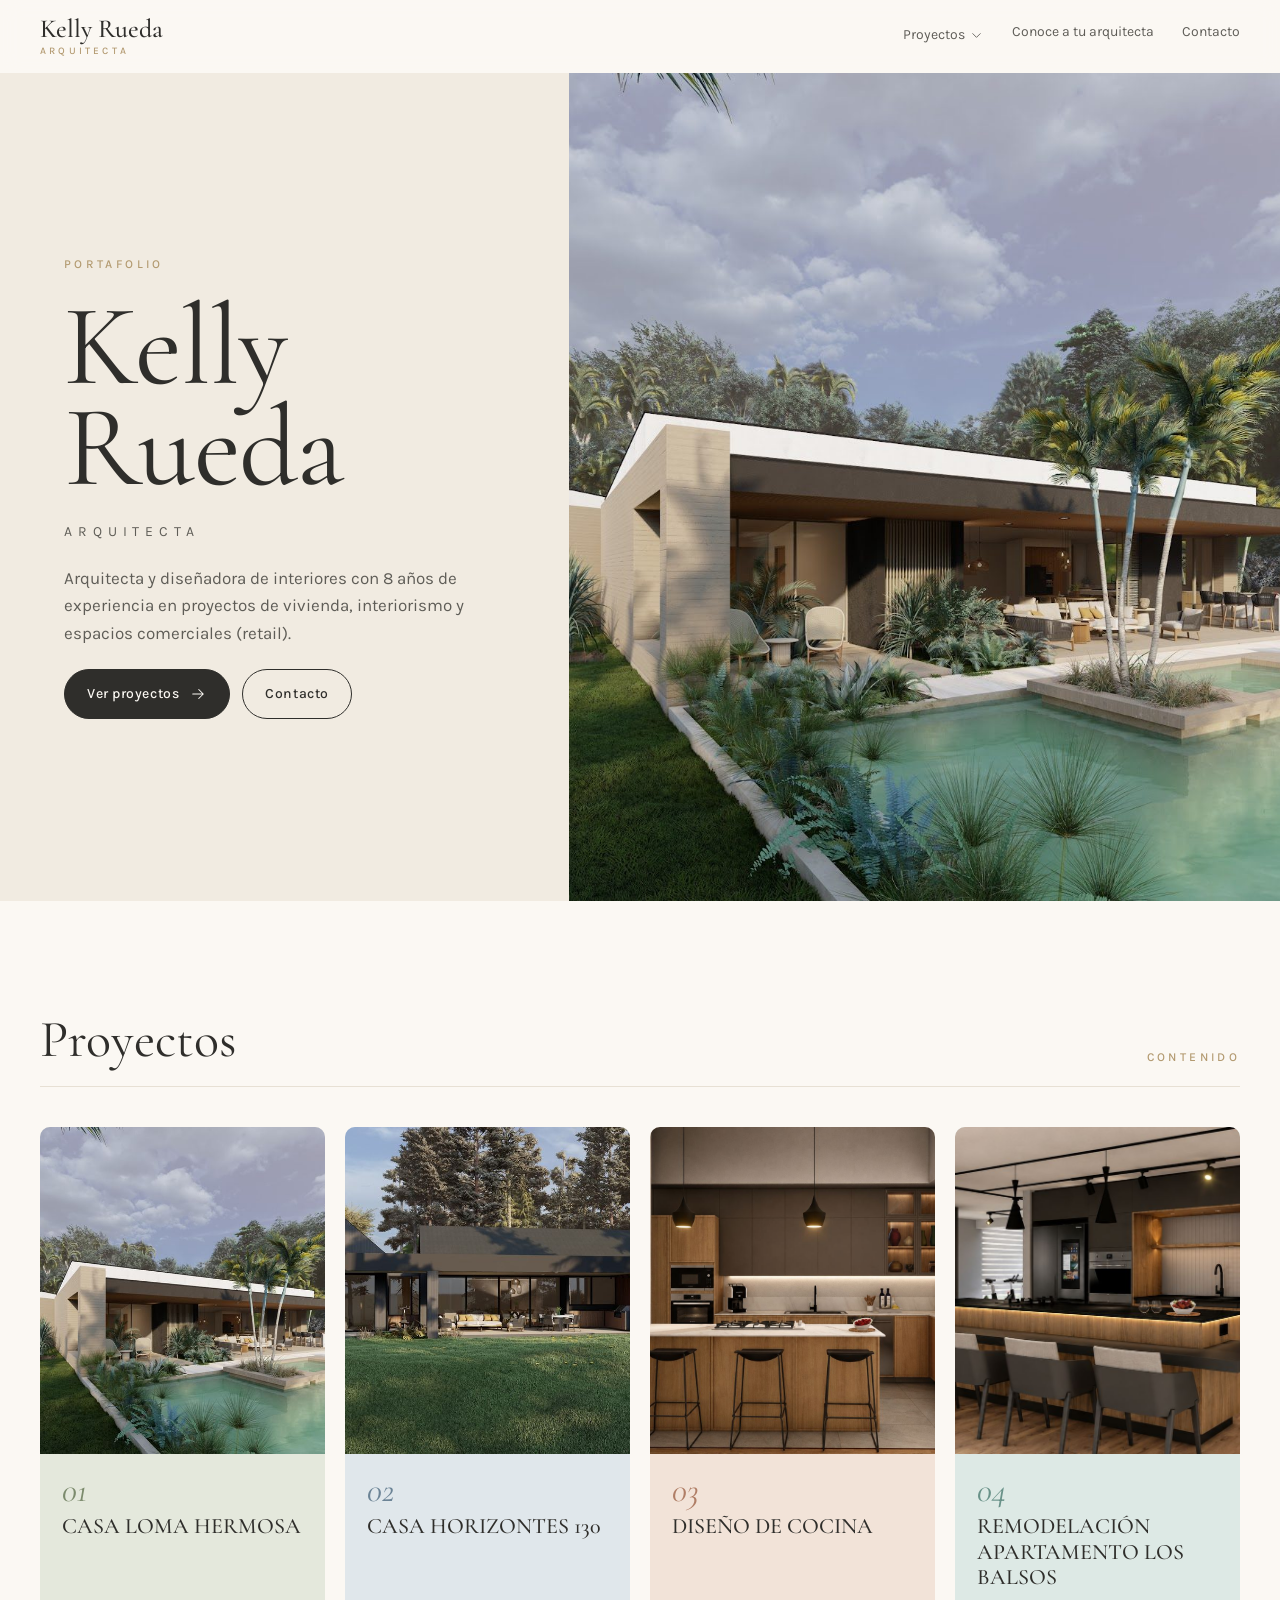
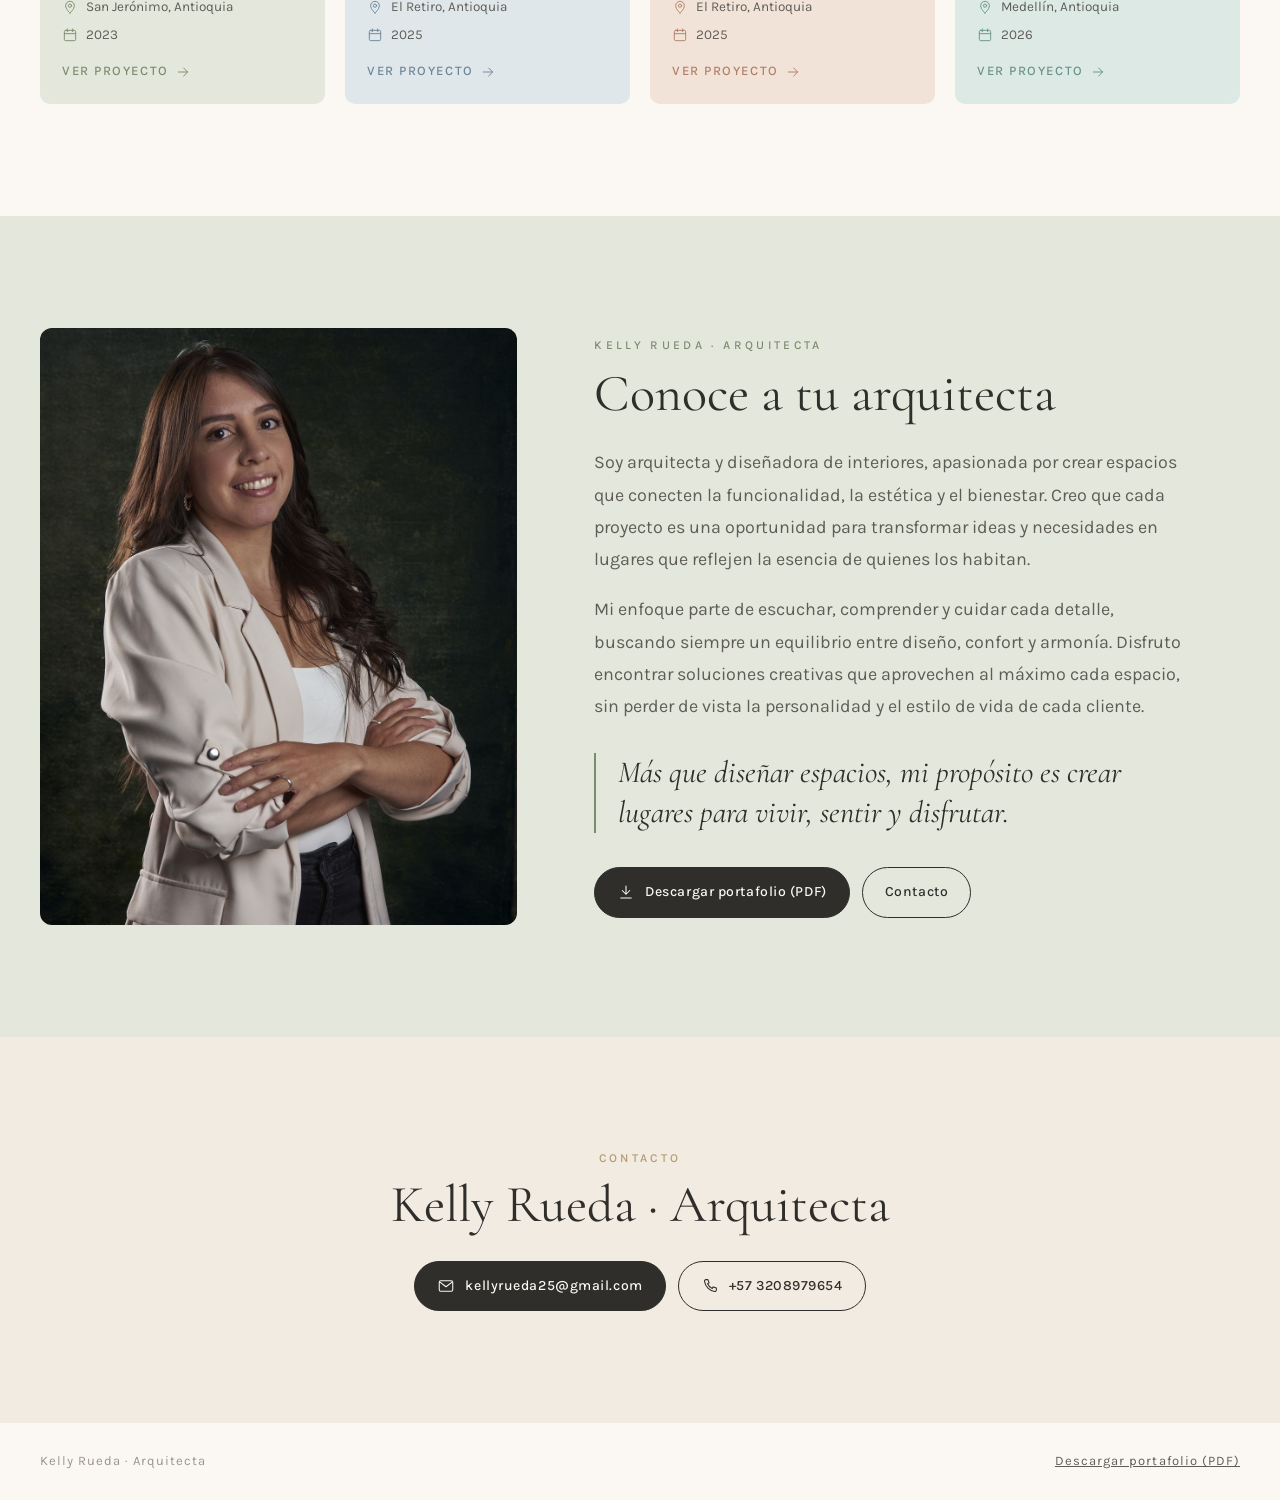
==== commit 1e3077dc: "Inicio: sección 'Conoce a tu arquitecta' con PDF descargable; quita perfil y experiencia; imágenes a" ====
--- a/index.html
+++ b/index.html
@@ -1,21 +1,21 @@
 <!doctype html>
 <html lang="es-CO"><head><meta charset="utf-8"><meta name="viewport" content="width=device-width,initial-scale=1">
-<title>Kelly Rueda · Arquitecta | Portafolio de arquitectura e interiorismo</title>
-<meta name="description" content="Portafolio de Kelly Rueda, arquitecta y diseñadora de interiores en Antioquia: vivienda campestre, interiorismo y remodelación. Proyectos Casa Loma Hermosa, Casa Horizontes 130, diseño de cocina y Apartamento Los Balsos."><meta name="author" content="Kelly Rueda"><meta name="robots" content="index, follow">
+<title>Kelly Rueda · Arquitecta | Portafolio de arquitectura</title>
+<meta name="description" content="Kelly Rueda, arquitecta y diseñadora de interiores con 8 años de experiencia. Portafolio de vivienda campestre, interiorismo y remodelación en Antioquia."><meta name="author" content="Kelly Rueda"><meta name="robots" content="index, follow, max-image-preview:large">
 <link rel="canonical" href="https://kellyrueda.github.io/"><meta name="theme-color" content="#F1EBE1"><link rel="icon" href="data:image/svg+xml,%3Csvg xmlns='http://www.w3.org/2000/svg' viewBox='0 0 64 64'%3E%3Crect width='64' height='64' rx='14' fill='%23F1EBE1'/%3E%3Ctext x='32' y='43' text-anchor='middle' font-family='Georgia,serif' font-size='30' fill='%237C8B6D'%3EKR%3C/text%3E%3C/svg%3E">
 <meta property="og:type" content="website"><meta property="og:locale" content="es_CO"><meta property="og:site_name" content="Kelly Rueda · Arquitecta">
-<meta property="og:title" content="Kelly Rueda · Arquitecta | Portafolio de arquitectura e interiorismo"><meta property="og:description" content="Portafolio de Kelly Rueda, arquitecta y diseñadora de interiores en Antioquia: vivienda campestre, interiorismo y remodelación. Proyectos Casa Loma Hermosa, Casa Horizontes 130, diseño de cocina y Apartamento Los Balsos."><meta property="og:url" content="https://kellyrueda.github.io/">
-<meta property="og:image" content="https://lh3.googleusercontent.com/d/1Y4BAWBzZWVaL_WhKsRkgh4v28c3R28zS=w1200-h630-c"><meta name="twitter:card" content="summary_large_image">
+<meta property="og:title" content="Kelly Rueda · Arquitecta | Portafolio de arquitectura"><meta property="og:description" content="Kelly Rueda, arquitecta y diseñadora de interiores con 8 años de experiencia. Portafolio de vivienda campestre, interiorismo y remodelación en Antioquia."><meta property="og:url" content="https://kellyrueda.github.io/">
+<meta property="og:image" content="https://kellyrueda.github.io/img/og/L_r21.jpg"><meta property="og:image:width" content="1200"><meta property="og:image:height" content="630"><meta property="og:image:alt" content="Render – Casa Loma Hermosa, proyecto de Kelly Rueda arquitecta">
+<meta name="twitter:card" content="summary_large_image"><meta name="twitter:title" content="Kelly Rueda · Arquitecta | Portafolio de arquitectura"><meta name="twitter:description" content="Kelly Rueda, arquitecta y diseñadora de interiores con 8 años de experiencia. Portafolio de vivienda campestre, interiorismo y remodelación en Antioquia."><meta name="twitter:image" content="https://kellyrueda.github.io/img/og/L_r21.jpg">
 <link rel="preconnect" href="https://fonts.googleapis.com"><link rel="preconnect" href="https://fonts.gstatic.com" crossorigin>
-<link rel="preconnect" href="https://lh3.googleusercontent.com">
 <link href="https://fonts.googleapis.com/css2?family=Cormorant+Garamond:ital,wght@0,300;0,400;0,500;1,300;1,400&family=Karla:wght@400;500&display=swap" rel="stylesheet">
-<link rel="stylesheet" href="/styles.css?v=0b66aef6">
-<script type="application/ld+json">{"@context": "https://schema.org", "@graph": [{"@type": "Person", "@id": "https://kellyrueda.github.io/#kelly", "name": "Kelly Rueda", "jobTitle": "Arquitecta", "description": "Arquitecta y diseñadora de interiores con 8 años de experiencia en proyectos de vivienda, interiorismo y espacios comerciales (retail).", "email": "mailto:kellyrueda25@gmail.com", "telephone": "+57 3208979654", "url": "https://kellyrueda.github.io/", "image": "https://lh3.googleusercontent.com/d/154SOMItNPBBoPcWfjIb_Btzkp6lTzI9Z=w800", "alumniOf": [{"@type": "EducationalOrganization", "name": "Colegio Mayor de Antioquia"}, {"@type": "EducationalOrganization", "name": "Academia Superior de Artes"}], "knowsAbout": ["Arquitectura", "Diseño de interiores", "Modelado BIM", "Planimetría", "Revit", "AutoCAD", "SketchUp", "Lumion", "Coordinación de obra"], "knowsLanguage": ["es", "en"]}, {"@type": "WebSite", "@id": "https://kellyrueda.github.io/#web", "url": "https://kellyrueda.github.io/", "name": "Kelly Rueda · Arquitecta", "inLanguage": "es", "about": {"@id": "https://kellyrueda.github.io/#kelly"}}, {"@type": "ItemList", "name": "Proyectos", "itemListElement": [{"@type": "ListItem", "position": 1, "item": {"@type": "CreativeWork", "name": "Casa Loma Hermosa", "creator": {"@id": "https://kellyrueda.github.io/#kelly"}, "locationCreated": "San Jerónimo, Antioquia", "dateCreated": "2023", "url": "https://kellyrueda.github.io/proyectos/casa-loma-hermosa/"}}, {"@type": "ListItem", "position": 2, "item": {"@type": "CreativeWork", "name": "Casa Horizontes 130", "creator": {"@id": "https://kellyrueda.github.io/#kelly"}, "locationCreated": "El Retiro, Antioquia", "dateCreated": "2025", "url": "https://kellyrueda.github.io/proyectos/casa-horizontes-130/"}}, {"@type": "ListItem", "position": 3, "item": {"@type": "CreativeWork", "name": "Diseño de cocina", "creator": {"@id": "https://kellyrueda.github.io/#kelly"}, "locationCreated": "El Retiro, Antioquia", "dateCreated": "2025", "url": "https://kellyrueda.github.io/proyectos/diseno-de-cocina/"}}, {"@type": "ListItem", "position": 4, "item": {"@type": "CreativeWork", "name": "Remodelación Apartamento Los Balsos", "creator": {"@id": "https://kellyrueda.github.io/#kelly"}, "locationCreated": "Medellín, Antioquia", "dateCreated": "2026", "url": "https://kellyrueda.github.io/proyectos/apartamento-los-balsos/"}}]}]}</script>
+<link rel="stylesheet" href="/styles.css?v=897892f8">
+<script type="application/ld+json">{"@context": "https://schema.org", "@graph": [{"@type": "Person", "@id": "https://kellyrueda.github.io/#kelly", "name": "Kelly Rueda", "jobTitle": "Arquitecta", "description": "Arquitecta y diseñadora de interiores con 8 años de experiencia en proyectos de vivienda, interiorismo y espacios comerciales (retail).", "email": "mailto:kellyrueda25@gmail.com", "telephone": "+57 3208979654", "url": "https://kellyrueda.github.io/", "image": "https://kellyrueda.github.io/img/ME.jpg", "alumniOf": [{"@type": "EducationalOrganization", "name": "Colegio Mayor de Antioquia"}, {"@type": "EducationalOrganization", "name": "Academia Superior de Artes"}], "knowsAbout": ["Arquitectura", "Diseño de interiores", "Modelado BIM", "Planimetría", "Revit", "AutoCAD", "SketchUp", "Lumion", "Coordinación de obra"], "knowsLanguage": ["es", "en"]}, {"@type": "WebSite", "@id": "https://kellyrueda.github.io/#web", "url": "https://kellyrueda.github.io/", "name": "Kelly Rueda · Arquitecta", "inLanguage": "es", "about": {"@id": "https://kellyrueda.github.io/#kelly"}}, {"@type": "ItemList", "name": "Proyectos", "itemListElement": [{"@type": "ListItem", "position": 1, "item": {"@type": "CreativeWork", "name": "Casa Loma Hermosa", "creator": {"@id": "https://kellyrueda.github.io/#kelly"}, "locationCreated": "San Jerónimo, Antioquia", "dateCreated": "2023", "url": "https://kellyrueda.github.io/proyectos/casa-loma-hermosa/"}}, {"@type": "ListItem", "position": 2, "item": {"@type": "CreativeWork", "name": "Casa Horizontes 130", "creator": {"@id": "https://kellyrueda.github.io/#kelly"}, "locationCreated": "El Retiro, Antioquia", "dateCreated": "2025", "url": "https://kellyrueda.github.io/proyectos/casa-horizontes-130/"}}, {"@type": "ListItem", "position": 3, "item": {"@type": "CreativeWork", "name": "Diseño de cocina", "creator": {"@id": "https://kellyrueda.github.io/#kelly"}, "locationCreated": "El Retiro, Antioquia", "dateCreated": "2025", "url": "https://kellyrueda.github.io/proyectos/diseno-de-cocina/"}}, {"@type": "ListItem", "position": 4, "item": {"@type": "CreativeWork", "name": "Remodelación Apartamento Los Balsos", "creator": {"@id": "https://kellyrueda.github.io/#kelly"}, "locationCreated": "Medellín, Antioquia", "dateCreated": "2026", "url": "https://kellyrueda.github.io/proyectos/apartamento-los-balsos/"}}]}]}</script>
 </head><body>
 <a class="skip" href="#main">Saltar al contenido</a><header class="top"><div class="wrap">
 <a class="brand" href="/">Kelly Rueda<small>Arquitecta</small></a>
 <button class="menu-btn" aria-label="Abrir menú" aria-expanded="false" aria-controls="menu"><svg class="ic" viewBox="0 0 24 24" aria-hidden="true"><path d="M4 7h16M4 12h16M4 17h16"/></svg></button>
-<nav aria-label="Principal"><ul class="nav" id="menu"><li class="has-sub"><button class="sub-btn" type="button" aria-expanded="false" aria-controls="sub-proy">Proyectos <svg class="ic" viewBox="0 0 24 24" aria-hidden="true"><path d="m6 9 6 6 6-6"/></svg></button><div class="dd" id="sub-proy"><ul><li><a class="c1" href="/proyectos/casa-loma-hermosa/"><span class="sn">01</span><span class="st"><b>Casa Loma Hermosa</b><small>San Jerónimo, Antioquia · 2023</small></span></a></li><li><a class="c2" href="/proyectos/casa-horizontes-130/"><span class="sn">02</span><span class="st"><b>Casa Horizontes 130</b><small>El Retiro, Antioquia · 2025</small></span></a></li><li><a class="c3" href="/proyectos/diseno-de-cocina/"><span class="sn">03</span><span class="st"><b>Diseño de cocina</b><small>El Retiro, Antioquia · 2025</small></span></a></li><li><a class="c4" href="/proyectos/apartamento-los-balsos/"><span class="sn">04</span><span class="st"><b>Remodelación Apartamento Los Balsos</b><small>Medellín, Antioquia · 2026</small></span></a></li><li class="all"><a href="/#proyectos">Ver todos los proyectos <svg class="ic" viewBox="0 0 24 24" aria-hidden="true"><path d="M5 12h14M13 6l6 6-6 6"/></svg></a></li></ul></div></li><li><a href="/#perfil">Perfil</a></li><li><a href="/#experiencia">Experiencia</a></li><li><a href="/#contacto">Contacto</a></li></ul></nav>
+<nav aria-label="Principal"><ul class="nav" id="menu"><li class="has-sub"><button class="sub-btn" type="button" aria-expanded="false" aria-controls="sub-proy">Proyectos <svg class="ic" viewBox="0 0 24 24" aria-hidden="true"><path d="m6 9 6 6 6-6"/></svg></button><div class="dd" id="sub-proy"><ul><li><a class="c1" href="/proyectos/casa-loma-hermosa/"><span class="sn">01</span><span class="st"><b>Casa Loma Hermosa</b><small>San Jerónimo, Antioquia · 2023</small></span></a></li><li><a class="c2" href="/proyectos/casa-horizontes-130/"><span class="sn">02</span><span class="st"><b>Casa Horizontes 130</b><small>El Retiro, Antioquia · 2025</small></span></a></li><li><a class="c3" href="/proyectos/diseno-de-cocina/"><span class="sn">03</span><span class="st"><b>Diseño de cocina</b><small>El Retiro, Antioquia · 2025</small></span></a></li><li><a class="c4" href="/proyectos/apartamento-los-balsos/"><span class="sn">04</span><span class="st"><b>Remodelación Apartamento Los Balsos</b><small>Medellín, Antioquia · 2026</small></span></a></li><li class="all"><a href="/#proyectos">Ver todos los proyectos <svg class="ic" viewBox="0 0 24 24" aria-hidden="true"><path d="M5 12h14M13 6l6 6-6 6"/></svg></a></li></ul></div></li><li><a href="/#arquitecta">Conoce a tu arquitecta</a></li><li><a href="/#contacto">Contacto</a></li></ul></nav>
 </div></header>
 <main id="main">
 <section class="hero">
@@ -26,49 +26,40 @@
     <p class="hero-lead">Arquitecta y diseñadora de interiores con 8 años de experiencia en proyectos de vivienda, interiorismo y espacios comerciales (retail).</p>
     <div class="btns"><a class="btn solid" href="#proyectos">Ver proyectos <svg class="ic" viewBox="0 0 24 24" aria-hidden="true"><path d="M5 12h14M13 6l6 6-6 6"/></svg></a><a class="btn ghost" href="#contacto">Contacto</a></div>
   </div>
-  <div class="hero-img"><img src="https://lh3.googleusercontent.com/d/1Y4BAWBzZWVaL_WhKsRkgh4v28c3R28zS=w2000" alt="Render – Casa Loma Hermosa, proyecto de Kelly Rueda arquitecta" fetchpriority="high"></div>
+  <div class="hero-img"><img src="/img/L_r21.jpg" alt="Render – Casa Loma Hermosa, proyecto de Kelly Rueda arquitecta" fetchpriority="high"></div>
 </section>
 
 <section class="block" id="proyectos"><div class="wrap">
   <div class="sec-head"><h2 class="h2">Proyectos</h2><p class="kicker">Contenido</p></div>
   <div class="cards"><a class="card c1 reveal" href="/proyectos/casa-loma-hermosa/">
-<figure><img src="https://lh3.googleusercontent.com/d/1Y4BAWBzZWVaL_WhKsRkgh4v28c3R28zS=w1000" alt="Render – Casa Loma Hermosa, proyecto de Kelly Rueda arquitecta" loading="lazy" decoding="async"></figure>
+<figure><img src="/img/m/L_r21.jpg" alt="Render – Casa Loma Hermosa, proyecto de Kelly Rueda arquitecta" loading="lazy" decoding="async"></figure>
 <div class="card-body"><span class="num">01</span><h3>CASA LOMA HERMOSA</h3>
 <span class="meta"><svg class="ic" viewBox="0 0 24 24" aria-hidden="true"><path d="M12 21s-6.5-5.6-6.5-11a6.5 6.5 0 0 1 13 0c0 5.4-6.5 11-6.5 11z"/><circle cx="12" cy="10" r="2.4"/></svg>San Jerónimo, Antioquia</span><span class="meta"><svg class="ic" viewBox="0 0 24 24" aria-hidden="true"><rect x="3.5" y="5" width="17" height="15.5" rx="2"/><path d="M3.5 10h17M8 3v4M16 3v4"/></svg>2023</span>
 <span class="more">Ver proyecto <svg class="ic" viewBox="0 0 24 24" aria-hidden="true"><path d="M5 12h14M13 6l6 6-6 6"/></svg></span></div></a><a class="card c2 reveal" href="/proyectos/casa-horizontes-130/">
-<figure><img src="https://lh3.googleusercontent.com/d/14ploHX0GhUu0QQJxCzk9DauJVLTGzfsE=w1000" alt="Render – Casa Horizontes 130, proyecto de Kelly Rueda arquitecta" loading="lazy" decoding="async"></figure>
+<figure><img src="/img/m/H_c3.jpg" alt="Render – Casa Horizontes 130, proyecto de Kelly Rueda arquitecta" loading="lazy" decoding="async"></figure>
 <div class="card-body"><span class="num">02</span><h3>CASA HORIZONTES 130</h3>
 <span class="meta"><svg class="ic" viewBox="0 0 24 24" aria-hidden="true"><path d="M12 21s-6.5-5.6-6.5-11a6.5 6.5 0 0 1 13 0c0 5.4-6.5 11-6.5 11z"/><circle cx="12" cy="10" r="2.4"/></svg>El Retiro, Antioquia</span><span class="meta"><svg class="ic" viewBox="0 0 24 24" aria-hidden="true"><rect x="3.5" y="5" width="17" height="15.5" rx="2"/><path d="M3.5 10h17M8 3v4M16 3v4"/></svg>2025</span>
 <span class="more">Ver proyecto <svg class="ic" viewBox="0 0 24 24" aria-hidden="true"><path d="M5 12h14M13 6l6 6-6 6"/></svg></span></div></a><a class="card c3 reveal" href="/proyectos/diseno-de-cocina/">
-<figure><img src="https://lh3.googleusercontent.com/d/1bjfkv4RVw6idCX3whjGTtiWhGVRxfAQa=w1000" alt="Render cocina – Diseño de cocina, proyecto de Kelly Rueda arquitecta" loading="lazy" decoding="async"></figure>
+<figure><img src="/img/m/C_k1.jpg" alt="Render cocina – Diseño de cocina, proyecto de Kelly Rueda arquitecta" loading="lazy" decoding="async"></figure>
 <div class="card-body"><span class="num">03</span><h3>DISEÑO DE COCINA</h3>
 <span class="meta"><svg class="ic" viewBox="0 0 24 24" aria-hidden="true"><path d="M12 21s-6.5-5.6-6.5-11a6.5 6.5 0 0 1 13 0c0 5.4-6.5 11-6.5 11z"/><circle cx="12" cy="10" r="2.4"/></svg>El Retiro, Antioquia</span><span class="meta"><svg class="ic" viewBox="0 0 24 24" aria-hidden="true"><rect x="3.5" y="5" width="17" height="15.5" rx="2"/><path d="M3.5 10h17M8 3v4M16 3v4"/></svg>2025</span>
 <span class="more">Ver proyecto <svg class="ic" viewBox="0 0 24 24" aria-hidden="true"><path d="M5 12h14M13 6l6 6-6 6"/></svg></span></div></a><a class="card c4 reveal" href="/proyectos/apartamento-los-balsos/">
-<figure><img src="https://lh3.googleusercontent.com/d/1_nX_HMIvy3BTHIoucuLQES3mgq6RNq2v=w1000" alt="Render cocina 1 – Remodelación Apartamento Los Balsos, proyecto de Kelly Rueda arquitecta" loading="lazy" decoding="async"></figure>
+<figure><img src="/img/m/B_k1.jpg" alt="Render cocina 1 – Remodelación Apartamento Los Balsos, proyecto de Kelly Rueda arquitecta" loading="lazy" decoding="async"></figure>
 <div class="card-body"><span class="num">04</span><h3>REMODELACIÓN APARTAMENTO LOS BALSOS</h3>
 <span class="meta"><svg class="ic" viewBox="0 0 24 24" aria-hidden="true"><path d="M12 21s-6.5-5.6-6.5-11a6.5 6.5 0 0 1 13 0c0 5.4-6.5 11-6.5 11z"/><circle cx="12" cy="10" r="2.4"/></svg>Medellín, Antioquia</span><span class="meta"><svg class="ic" viewBox="0 0 24 24" aria-hidden="true"><rect x="3.5" y="5" width="17" height="15.5" rx="2"/><path d="M3.5 10h17M8 3v4M16 3v4"/></svg>2026</span>
 <span class="more">Ver proyecto <svg class="ic" viewBox="0 0 24 24" aria-hidden="true"><path d="M5 12h14M13 6l6 6-6 6"/></svg></span></div></a></div>
 </div></section>
 
-<section class="block perfil c1" id="perfil"><div class="wrap perfil-grid">
-  <div class="perfil-photo reveal"><img src="https://lh3.googleusercontent.com/d/154SOMItNPBBoPcWfjIb_Btzkp6lTzI9Z=w1200" alt="Kelly Rueda, arquitecta" loading="lazy"></div>
-  <div>
-    <p class="kicker">Perfil profesional</p>
-    <p class="lead">Arquitecta y diseñadora de interiores con 8 años de experiencia en proyectos de vivienda, interiorismo y espacios comerciales (retail). Especializada en el desarrollo de planimetría arquitectónica de alto detalle, modelado BIM y documentación técnica para fabricación e instalación. Sólidos conocimientos en construcción, planificación y coordinación de proyectos.</p>
-    <div class="cols">
-      <div><h3 class="h3"><svg class="ic" viewBox="0 0 24 24" aria-hidden="true"><path d="M2.5 9 12 4.5 21.5 9 12 13.5z"/><path d="M6.5 11v4.6c1.4 1.4 3.4 2.2 5.5 2.2s4.1-.8 5.5-2.2V11M21.5 9v5.5"/></svg>Educación</h3><div class="edu">
-        <p class="item"><b>Arquitecta</b>(2014 - 2018)<br>Colegio Mayor de Antioquia</p>
-        <p class="item"><b>Diseñadora de interiores</b>(2010 - 2013)<br>Academia Superior de Artes</p></div></div>
-      <div><h3 class="h3"><svg class="ic" viewBox="0 0 24 24" aria-hidden="true"><circle cx="12" cy="12" r="8.5"/><path d="M3.5 12h17M12 3.5c2.4 2.4 3.5 5.2 3.5 8.5s-1.1 6.1-3.5 8.5c-2.4-2.4-3.5-5.2-3.5-8.5s1.1-6.1 3.5-8.5z"/></svg>Idiomas</h3>
-        <p class="item"><b>Español:</b>nativo</p><p class="item"><b>Inglés:</b>en formación</p></div>
-    </div>
-    <div class="skills-wrap"><h3 class="h3"><svg class="ic" viewBox="0 0 24 24" aria-hidden="true"><path d="M14.5 6.5a4 4 0 0 0 5 5l-8.8 8.8a2.1 2.1 0 0 1-3-3l8.8-8.8a4 4 0 0 0-2-2z"/><path d="m4 4 5 5"/></svg>Habilidades</h3><ul class="skills"><li class="s1 c1"><span class="si"><svg class="ic" viewBox="0 0 24 24" aria-hidden="true"><path d="M4 20.5h16M6 20.5V8.5l6-4.5 6 4.5v12"/><path d="M10 20.5v-4h4v4M9.5 11.5h1M13.5 11.5h1"/></svg></span>Revit</li><li class="s2 c2"><span class="si"><svg class="ic" viewBox="0 0 24 24" aria-hidden="true"><circle cx="12" cy="5" r="1.8"/><path d="M11 6.7 6 20.5M13 6.7l5 13.8M7.8 15.5h8.4"/></svg></span>AutoCAD</li><li class="s3 c3"><span class="si"><svg class="ic" viewBox="0 0 24 24" aria-hidden="true"><path d="M15 4.5 19.5 9 8 20.5H3.5V16z"/><path d="m13 6.5 4.5 4.5"/></svg></span>SketchUp</li><li class="s4 c4"><span class="si"><svg class="ic" viewBox="0 0 24 24" aria-hidden="true"><circle cx="12" cy="12" r="3.8"/><path d="M12 2.5v2M12 19.5v2M2.5 12h2M19.5 12h2M5.3 5.3l1.4 1.4M17.3 17.3l1.4 1.4M5.3 18.7l1.4-1.4M17.3 6.7l1.4-1.4"/></svg></span>Lumion</li><li class="s1 c1"><span class="si"><svg class="ic" viewBox="0 0 24 24" aria-hidden="true"><rect x="3" y="4.5" width="18" height="15" rx="2"/><circle cx="8.5" cy="9.5" r="1.6"/><path d="m3.5 17 5-5 4 4 2.5-2.5 5.5 5"/></svg></span>Photoshop</li><li class="s2 c2"><span class="si"><svg class="ic" viewBox="0 0 24 24" aria-hidden="true"><path d="M12 3 20 7.5v9L12 21 4 16.5v-9z"/><path d="M4 7.5 12 12l8-4.5M12 12v9"/></svg></span>Modelado BIM</li><li class="s3 c3"><span class="si"><svg class="ic" viewBox="0 0 24 24" aria-hidden="true"><path d="M12 3.5 17.5 9l-1.8 7.5H8.3L6.5 9z"/><path d="M12 3.5v6.3"/><circle cx="12" cy="11.4" r="1.5"/><path d="M8.3 16.5v4h7.4v-4"/></svg></span>Illustrator</li><li class="s4 c4"><span class="si"><svg class="ic" viewBox="0 0 24 24" aria-hidden="true"><path d="M6 3h8l4 4v14H6z"/><path d="M14 3v4h4M9 12h6M9 15.5h6M9 8.5h2.5"/></svg></span>Bluebeam</li><li class="s1 c1"><span class="si"><svg class="ic" viewBox="0 0 24 24" aria-hidden="true"><rect x="3.5" y="4.5" width="17" height="15" rx="1.5"/><path d="M3.5 9.5h17M3.5 14.5h17M9.5 4.5v15"/></svg></span>Excel</li><li class="s2 c2"><span class="si"><svg class="ic" viewBox="0 0 24 24" aria-hidden="true"><path d="M3.5 3.5h17v17h-17z"/><path d="M3.5 12h8v8.5M11.5 3.5V8M15.5 12h5"/></svg></span>Planimetría</li><li class="s3 c3"><span class="si"><svg class="ic" viewBox="0 0 24 24" aria-hidden="true"><path d="M3.5 17.5h17v2.5h-17z"/><path d="M5.5 17.5a6.5 6.5 0 0 1 13 0"/><path d="M10 6.2V11M14 6.2V11"/></svg></span>Coordinación de obra</li><li class="s4 c4"><span class="si"><svg class="ic" viewBox="0 0 24 24" aria-hidden="true"><circle cx="12" cy="12" r="8.5"/><path d="M12 7v5.2l3.2 2"/></svg></span>Gestión del tiempo</li></ul></div>
+<section class="block arq" id="arquitecta"><div class="wrap arq-grid">
+  <div class="arq-photo reveal"><img src="/img/m/ME.jpg" alt="Kelly Rueda, arquitecta y diseñadora de interiores" loading="lazy"></div>
+  <div class="arq-text reveal">
+    <p class="kicker">Kelly Rueda · Arquitecta</p>
+    <h2 class="h2">Conoce a tu arquitecta</h2>
+    <p>Soy arquitecta y diseñadora de interiores, apasionada por crear espacios que conecten la funcionalidad, la estética y el bienestar. Creo que cada proyecto es una oportunidad para transformar ideas y necesidades en lugares que reflejen la esencia de quienes los habitan.</p>
+    <p>Mi enfoque parte de escuchar, comprender y cuidar cada detalle, buscando siempre un equilibrio entre diseño, confort y armonía. Disfruto encontrar soluciones creativas que aprovechen al máximo cada espacio, sin perder de vista la personalidad y el estilo de vida de cada cliente.</p>
+    <p class="quote">Más que diseñar espacios, mi propósito es crear lugares para vivir, sentir y disfrutar.</p>
+    <div class="btns"><a class="btn solid" href="/Portafolio-Kelly-Rueda-Arquitecta.pdf" download><svg class="ic" viewBox="0 0 24 24" aria-hidden="true"><path d="M12 4v11M7 10l5 5 5-5M5 20h14"/></svg>Descargar portafolio (PDF)</a><a class="btn ghost" href="#contacto">Contacto</a></div>
   </div>
-</div></section>
-
-<section class="block" id="experiencia"><div class="wrap">
-  <div class="sec-head"><h2 class="h2">Experiencia profesional</h2><p class="kicker">Trayectoria</p></div>
-  <ol class="timeline"><li class="job c1 reveal"><span class="when"><svg class="ic" viewBox="0 0 24 24" aria-hidden="true"><rect x="3.5" y="5" width="17" height="15.5" rx="2"/><path d="M3.5 10h17M8 3v4M16 3v4"/></svg>Actualmente</span><div><h3>Arquitecta</h3><p class="org">Ministerio de Transporte (Dirección Territorial Antioquia – Chocó)</p><ul><li>Brindé apoyo técnico en los procesos de la Dirección Territorial Antioquia, contribuyendo al análisis y gestión de trámites relacionados con el transporte terrestre automotor de carga a nivel nacional.</li><li>Validé requisitos y procedimientos administrativos, asegurando el cumplimiento de la normativa vigente y la correcta ejecución de los procesos misionales.</li><li>Elaboré, analicé y proyecté informes técnicos asociados a autorizaciones y trámites, apoyando la toma de decisiones y la mejora de procesos.</li></ul></div></li><li class="job c2 reveal"><span class="when"><svg class="ic" viewBox="0 0 24 24" aria-hidden="true"><rect x="3.5" y="5" width="17" height="15.5" rx="2"/><path d="M3.5 10h17M8 3v4M16 3v4"/></svg>2025 – Enero 2026</span><div><h3>Arquitecta</h3><p class="org">FTC Services &amp; Logistics – Forte interiors (Canadá)</p><ul><li>Adapté diseños a normativas internacionales y desarrollé layouts comerciales enfocados en funcionalidad y flujo de usuarios</li><li>Participé en la planificación y el diseño interior de proyectos comerciales y públicos para Canadá</li><li>Desarrollé planos arquitectónicos de alto detalle para mobiliario y proyectos retail, junto con la documentación técnica necesaria para obra.</li></ul></div></li><li class="job c3 reveal"><span class="when"><svg class="ic" viewBox="0 0 24 24" aria-hidden="true"><rect x="3.5" y="5" width="17" height="15.5" rx="2"/><path d="M3.5 10h17M8 3v4M16 3v4"/></svg>2022 - 2025</span><div><h3>Arquitecta diseñadora</h3><p class="org">Calitté Houses SAS</p><ul><li>Lideré el diseño arquitectónico de proyectos de vivienda campestre, coordinando con ingenieros para su correcta ejecución técnica.</li><li>Elaboré modelado BIM y renders de alta calidad orientados a la venta del proyecto, integrados con presupuestos y cantidades de obra</li><li>Realicé presentaciones de renders y documentación gráfica a clientes y partes interesadas, fortaleciendo la propuesta visual y facilitando la toma de decisiones comerciales.</li></ul></div></li><li class="job c4 reveal"><span class="when"><svg class="ic" viewBox="0 0 24 24" aria-hidden="true"><rect x="3.5" y="5" width="17" height="15.5" rx="2"/><path d="M3.5 10h17M8 3v4M16 3v4"/></svg>2020 - 2022</span><div><h3>Arquitecta residente</h3><p class="org">Mega Aplicaciones VE</p><ul><li>Supervisé la ejecución de obra, asegurando el cumplimiento de planos, especificaciones técnicas y estándares de calidad</li><li>Gestioné equipos de trabajo de hasta 25 personas, coordinando recursos y actividades en campo</li><li>Realicé el control y seguimiento de cronogramas de obra, garantizando el cumplimiento de plazos establecidos.</li></ul></div></li><li class="job  reveal"><span class="when"><svg class="ic" viewBox="0 0 24 24" aria-hidden="true"><rect x="3.5" y="5" width="17" height="15.5" rx="2"/><path d="M3.5 10h17M8 3v4M16 3v4"/></svg>2018 - 2020</span><div><h3>Arquitecta</h3><p class="org">Caimo Collection</p><ul><li>Colaboré en el diseño interior del Hotel Cannúa (Marinilla, Antioquia), participando en el desarrollo y coordinación de soluciones arquitectónicas y de interiorismo.</li><li>Apliqué criterios de construcción sostenible y coordiné aspectos técnicos con los equipos de obra para asegurar una correcta ejecución del proyecto.</li></ul></div></li></ol>
 </div></section>
 
 <section class="block contact" id="contacto"><div class="wrap">
@@ -76,5 +67,5 @@
   <h2 class="h2">Kelly Rueda · Arquitecta</h2>
   <div class="btns"><a class="btn solid" href="mailto:kellyrueda25@gmail.com"><svg class="ic" viewBox="0 0 24 24" aria-hidden="true"><rect x="3" y="5" width="18" height="14" rx="2"/><path d="m3.5 6.5 8.5 6.5 8.5-6.5"/></svg>kellyrueda25@gmail.com</a><a class="btn ghost" href="tel:+573208979654"><svg class="ic" viewBox="0 0 24 24" aria-hidden="true"><path d="M6.6 3.5h2.6l1.6 4.2-2 1.3a11 11 0 0 0 6.2 6.2l1.3-2 4.2 1.6v2.6a2 2 0 0 1-2.1 2A16.5 16.5 0 0 1 4.6 5.6a2 2 0 0 1 2-2.1z"/></svg>+57 3208979654</a></div>
 </div></section>
-</main><footer><div class="wrap"><span>Kelly Rueda · Arquitecta</span><span><a href="/portafolio/">Ver portafolio en formato documento</a></span></div></footer>
-<script src="/app.js?v=0b66aef6" defer></script></body></html>+</main><footer><div class="wrap"><span>Kelly Rueda · Arquitecta</span><span><a href="/Portafolio-Kelly-Rueda-Arquitecta.pdf" download>Descargar portafolio (PDF)</a></span></div></footer>
+<script src="/app.js?v=897892f8" defer></script></body></html>
--- a/styles.css
+++ b/styles.css
@@ -208,3 +208,14 @@
   .has-sub.open .dd{display:block}
   .nav .dd a{padding:10px 8px}
 }
+
+/* conoce a tu arquitecta */
+.arq{background:var(--t1)}
+.arq-grid{display:grid;grid-template-columns:.85fr 1.15fr;gap:clamp(32px,6vw,88px);align-items:center}
+.arq-photo{border-radius:12px;overflow:hidden;aspect-ratio:4/5}
+.arq-photo img{width:100%;height:100%;object-fit:cover;object-position:center 18%}
+.arq-text .kicker{color:var(--a1)}
+.arq-text .h2{margin:12px 0 26px}
+.arq-text p:not(.kicker):not(.quote){font-size:clamp(16.5px,1.4vw,18.5px);line-height:1.8;color:var(--soft);margin-bottom:18px;max-width:600px}
+.arq-text .quote{font-family:var(--serif);font-style:italic;font-size:clamp(24px,2.4vw,32px);line-height:1.3;color:var(--ink);margin:30px 0 34px;padding-left:22px;border-left:2px solid var(--a1);max-width:560px}
+@media (max-width:900px){.arq-grid{grid-template-columns:1fr}.arq-photo{max-width:440px}}
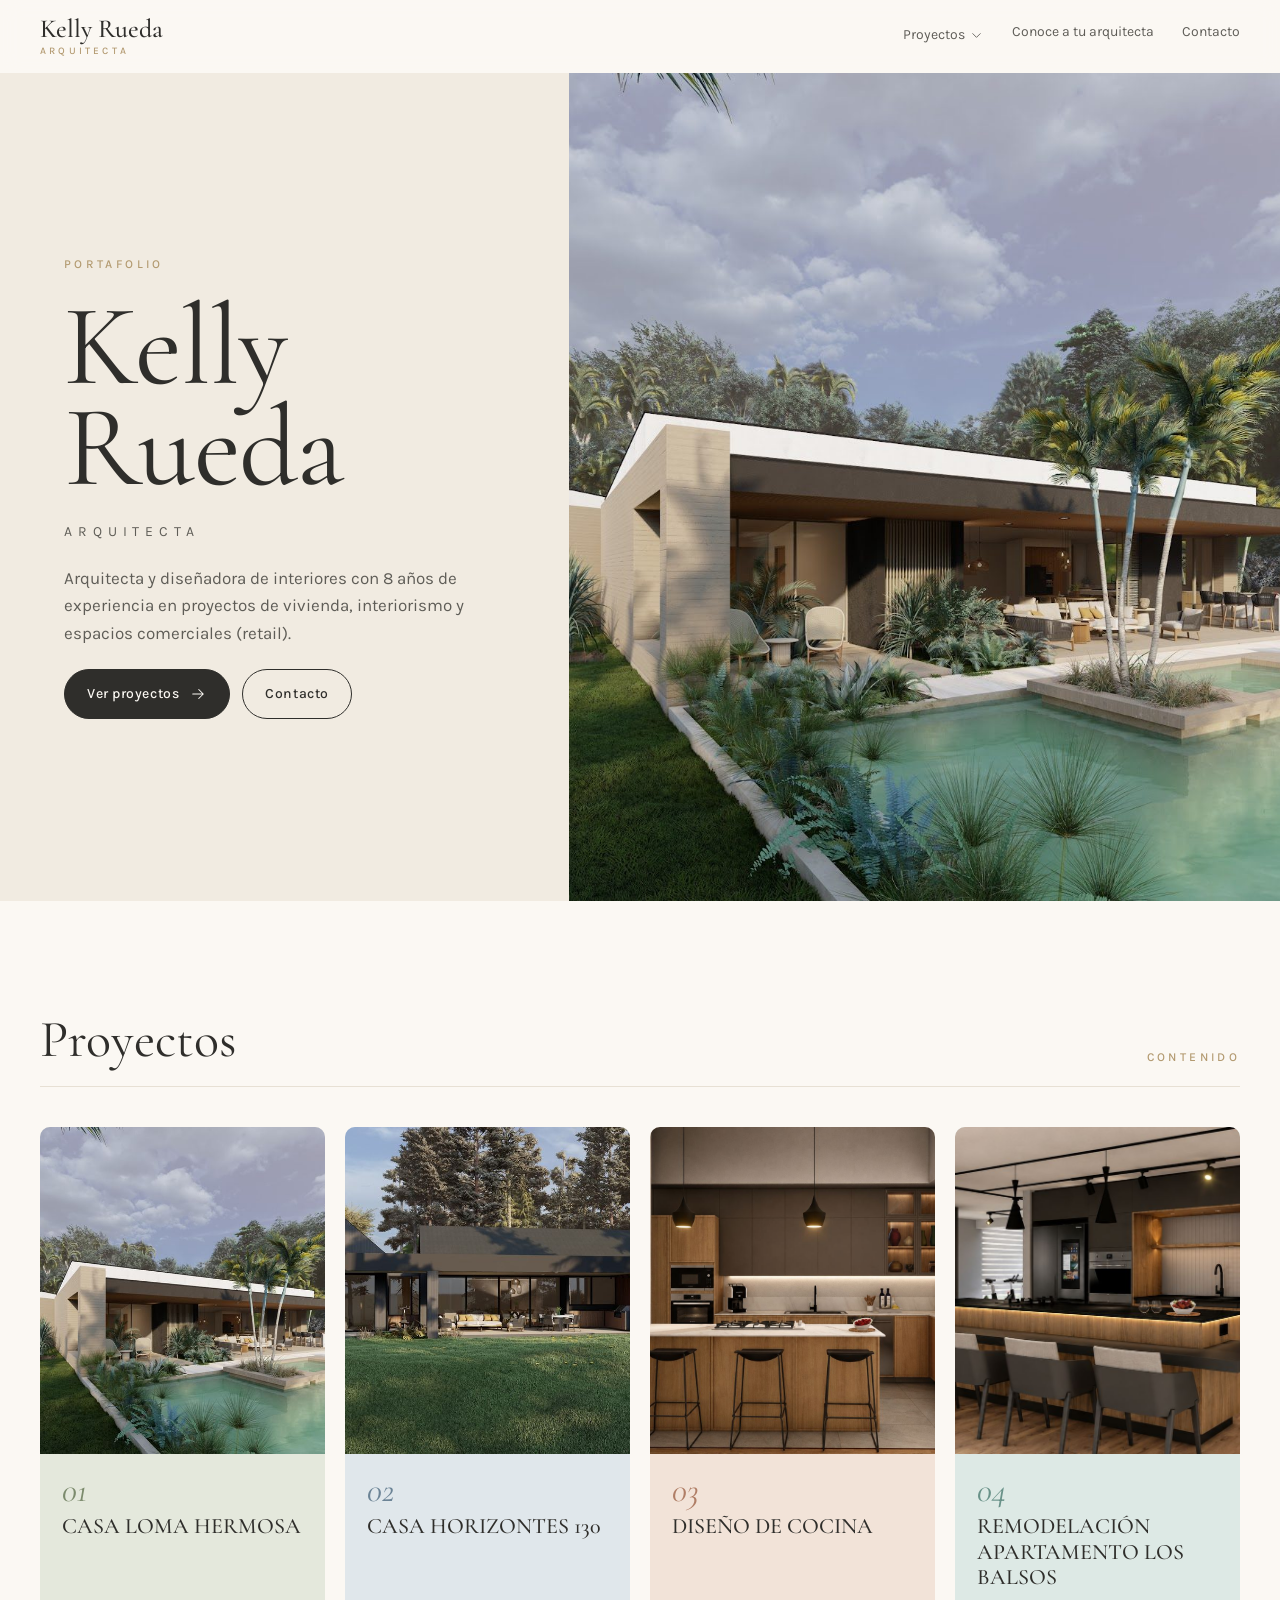
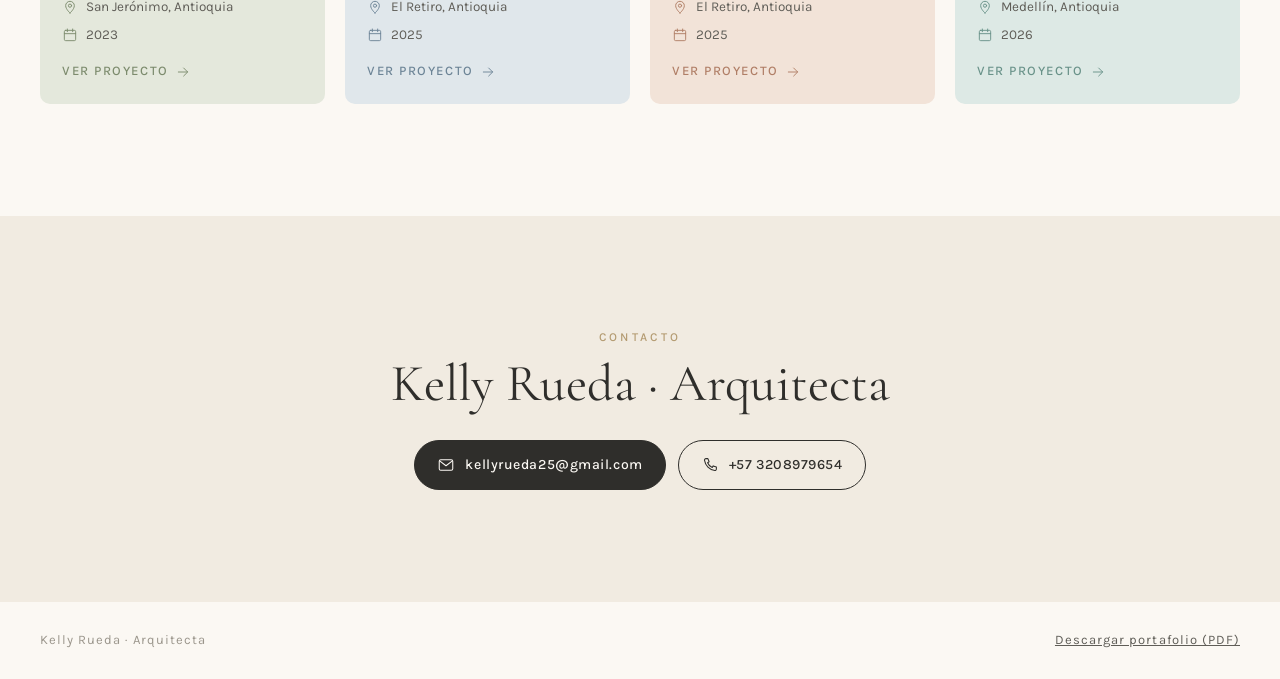
==== commit 91e3b7bc: "Mueve 'Conoce a tu arquitecta' a su propia página" ====
--- a/index.html
+++ b/index.html
@@ -9,13 +9,13 @@
 <meta name="twitter:card" content="summary_large_image"><meta name="twitter:title" content="Kelly Rueda · Arquitecta | Portafolio de arquitectura"><meta name="twitter:description" content="Kelly Rueda, arquitecta y diseñadora de interiores con 8 años de experiencia. Portafolio de vivienda campestre, interiorismo y remodelación en Antioquia."><meta name="twitter:image" content="https://kellyrueda.github.io/img/og/L_r21.jpg">
 <link rel="preconnect" href="https://fonts.googleapis.com"><link rel="preconnect" href="https://fonts.gstatic.com" crossorigin>
 <link href="https://fonts.googleapis.com/css2?family=Cormorant+Garamond:ital,wght@0,300;0,400;0,500;1,300;1,400&family=Karla:wght@400;500&display=swap" rel="stylesheet">
-<link rel="stylesheet" href="/styles.css?v=897892f8">
+<link rel="stylesheet" href="/styles.css?v=6348d9cc">
 <script type="application/ld+json">{"@context": "https://schema.org", "@graph": [{"@type": "Person", "@id": "https://kellyrueda.github.io/#kelly", "name": "Kelly Rueda", "jobTitle": "Arquitecta", "description": "Arquitecta y diseñadora de interiores con 8 años de experiencia en proyectos de vivienda, interiorismo y espacios comerciales (retail).", "email": "mailto:kellyrueda25@gmail.com", "telephone": "+57 3208979654", "url": "https://kellyrueda.github.io/", "image": "https://kellyrueda.github.io/img/ME.jpg", "alumniOf": [{"@type": "EducationalOrganization", "name": "Colegio Mayor de Antioquia"}, {"@type": "EducationalOrganization", "name": "Academia Superior de Artes"}], "knowsAbout": ["Arquitectura", "Diseño de interiores", "Modelado BIM", "Planimetría", "Revit", "AutoCAD", "SketchUp", "Lumion", "Coordinación de obra"], "knowsLanguage": ["es", "en"]}, {"@type": "WebSite", "@id": "https://kellyrueda.github.io/#web", "url": "https://kellyrueda.github.io/", "name": "Kelly Rueda · Arquitecta", "inLanguage": "es", "about": {"@id": "https://kellyrueda.github.io/#kelly"}}, {"@type": "ItemList", "name": "Proyectos", "itemListElement": [{"@type": "ListItem", "position": 1, "item": {"@type": "CreativeWork", "name": "Casa Loma Hermosa", "creator": {"@id": "https://kellyrueda.github.io/#kelly"}, "locationCreated": "San Jerónimo, Antioquia", "dateCreated": "2023", "url": "https://kellyrueda.github.io/proyectos/casa-loma-hermosa/"}}, {"@type": "ListItem", "position": 2, "item": {"@type": "CreativeWork", "name": "Casa Horizontes 130", "creator": {"@id": "https://kellyrueda.github.io/#kelly"}, "locationCreated": "El Retiro, Antioquia", "dateCreated": "2025", "url": "https://kellyrueda.github.io/proyectos/casa-horizontes-130/"}}, {"@type": "ListItem", "position": 3, "item": {"@type": "CreativeWork", "name": "Diseño de cocina", "creator": {"@id": "https://kellyrueda.github.io/#kelly"}, "locationCreated": "El Retiro, Antioquia", "dateCreated": "2025", "url": "https://kellyrueda.github.io/proyectos/diseno-de-cocina/"}}, {"@type": "ListItem", "position": 4, "item": {"@type": "CreativeWork", "name": "Remodelación Apartamento Los Balsos", "creator": {"@id": "https://kellyrueda.github.io/#kelly"}, "locationCreated": "Medellín, Antioquia", "dateCreated": "2026", "url": "https://kellyrueda.github.io/proyectos/apartamento-los-balsos/"}}]}]}</script>
 </head><body>
 <a class="skip" href="#main">Saltar al contenido</a><header class="top"><div class="wrap">
 <a class="brand" href="/">Kelly Rueda<small>Arquitecta</small></a>
 <button class="menu-btn" aria-label="Abrir menú" aria-expanded="false" aria-controls="menu"><svg class="ic" viewBox="0 0 24 24" aria-hidden="true"><path d="M4 7h16M4 12h16M4 17h16"/></svg></button>
-<nav aria-label="Principal"><ul class="nav" id="menu"><li class="has-sub"><button class="sub-btn" type="button" aria-expanded="false" aria-controls="sub-proy">Proyectos <svg class="ic" viewBox="0 0 24 24" aria-hidden="true"><path d="m6 9 6 6 6-6"/></svg></button><div class="dd" id="sub-proy"><ul><li><a class="c1" href="/proyectos/casa-loma-hermosa/"><span class="sn">01</span><span class="st"><b>Casa Loma Hermosa</b><small>San Jerónimo, Antioquia · 2023</small></span></a></li><li><a class="c2" href="/proyectos/casa-horizontes-130/"><span class="sn">02</span><span class="st"><b>Casa Horizontes 130</b><small>El Retiro, Antioquia · 2025</small></span></a></li><li><a class="c3" href="/proyectos/diseno-de-cocina/"><span class="sn">03</span><span class="st"><b>Diseño de cocina</b><small>El Retiro, Antioquia · 2025</small></span></a></li><li><a class="c4" href="/proyectos/apartamento-los-balsos/"><span class="sn">04</span><span class="st"><b>Remodelación Apartamento Los Balsos</b><small>Medellín, Antioquia · 2026</small></span></a></li><li class="all"><a href="/#proyectos">Ver todos los proyectos <svg class="ic" viewBox="0 0 24 24" aria-hidden="true"><path d="M5 12h14M13 6l6 6-6 6"/></svg></a></li></ul></div></li><li><a href="/#arquitecta">Conoce a tu arquitecta</a></li><li><a href="/#contacto">Contacto</a></li></ul></nav>
+<nav aria-label="Principal"><ul class="nav" id="menu"><li class="has-sub"><button class="sub-btn" type="button" aria-expanded="false" aria-controls="sub-proy">Proyectos <svg class="ic" viewBox="0 0 24 24" aria-hidden="true"><path d="m6 9 6 6 6-6"/></svg></button><div class="dd" id="sub-proy"><ul><li><a class="c1" href="/proyectos/casa-loma-hermosa/"><span class="sn">01</span><span class="st"><b>Casa Loma Hermosa</b><small>San Jerónimo, Antioquia · 2023</small></span></a></li><li><a class="c2" href="/proyectos/casa-horizontes-130/"><span class="sn">02</span><span class="st"><b>Casa Horizontes 130</b><small>El Retiro, Antioquia · 2025</small></span></a></li><li><a class="c3" href="/proyectos/diseno-de-cocina/"><span class="sn">03</span><span class="st"><b>Diseño de cocina</b><small>El Retiro, Antioquia · 2025</small></span></a></li><li><a class="c4" href="/proyectos/apartamento-los-balsos/"><span class="sn">04</span><span class="st"><b>Remodelación Apartamento Los Balsos</b><small>Medellín, Antioquia · 2026</small></span></a></li><li class="all"><a href="/#proyectos">Ver todos los proyectos <svg class="ic" viewBox="0 0 24 24" aria-hidden="true"><path d="M5 12h14M13 6l6 6-6 6"/></svg></a></li></ul></div></li><li><a href="/conoce-a-tu-arquitecta/">Conoce a tu arquitecta</a></li><li><a href="/#contacto">Contacto</a></li></ul></nav>
 </div></header>
 <main id="main">
 <section class="hero">
@@ -50,22 +50,10 @@
 <span class="more">Ver proyecto <svg class="ic" viewBox="0 0 24 24" aria-hidden="true"><path d="M5 12h14M13 6l6 6-6 6"/></svg></span></div></a></div>
 </div></section>
 
-<section class="block arq" id="arquitecta"><div class="wrap arq-grid">
-  <div class="arq-photo reveal"><img src="/img/m/ME.jpg" alt="Kelly Rueda, arquitecta y diseñadora de interiores" loading="lazy"></div>
-  <div class="arq-text reveal">
-    <p class="kicker">Kelly Rueda · Arquitecta</p>
-    <h2 class="h2">Conoce a tu arquitecta</h2>
-    <p>Soy arquitecta y diseñadora de interiores, apasionada por crear espacios que conecten la funcionalidad, la estética y el bienestar. Creo que cada proyecto es una oportunidad para transformar ideas y necesidades en lugares que reflejen la esencia de quienes los habitan.</p>
-    <p>Mi enfoque parte de escuchar, comprender y cuidar cada detalle, buscando siempre un equilibrio entre diseño, confort y armonía. Disfruto encontrar soluciones creativas que aprovechen al máximo cada espacio, sin perder de vista la personalidad y el estilo de vida de cada cliente.</p>
-    <p class="quote">Más que diseñar espacios, mi propósito es crear lugares para vivir, sentir y disfrutar.</p>
-    <div class="btns"><a class="btn solid" href="/Portafolio-Kelly-Rueda-Arquitecta.pdf" download><svg class="ic" viewBox="0 0 24 24" aria-hidden="true"><path d="M12 4v11M7 10l5 5 5-5M5 20h14"/></svg>Descargar portafolio (PDF)</a><a class="btn ghost" href="#contacto">Contacto</a></div>
-  </div>
-</div></section>
-
 <section class="block contact" id="contacto"><div class="wrap">
   <p class="kicker">Contacto</p>
   <h2 class="h2">Kelly Rueda · Arquitecta</h2>
   <div class="btns"><a class="btn solid" href="mailto:kellyrueda25@gmail.com"><svg class="ic" viewBox="0 0 24 24" aria-hidden="true"><rect x="3" y="5" width="18" height="14" rx="2"/><path d="m3.5 6.5 8.5 6.5 8.5-6.5"/></svg>kellyrueda25@gmail.com</a><a class="btn ghost" href="tel:+573208979654"><svg class="ic" viewBox="0 0 24 24" aria-hidden="true"><path d="M6.6 3.5h2.6l1.6 4.2-2 1.3a11 11 0 0 0 6.2 6.2l1.3-2 4.2 1.6v2.6a2 2 0 0 1-2.1 2A16.5 16.5 0 0 1 4.6 5.6a2 2 0 0 1 2-2.1z"/></svg>+57 3208979654</a></div>
 </div></section>
 </main><footer><div class="wrap"><span>Kelly Rueda · Arquitecta</span><span><a href="/Portafolio-Kelly-Rueda-Arquitecta.pdf" download>Descargar portafolio (PDF)</a></span></div></footer>
-<script src="/app.js?v=897892f8" defer></script></body></html>+<script src="/app.js?v=6348d9cc" defer></script></body></html>
--- a/styles.css
+++ b/styles.css
@@ -219,3 +219,5 @@
 .arq-text p:not(.kicker):not(.quote){font-size:clamp(16.5px,1.4vw,18.5px);line-height:1.8;color:var(--soft);margin-bottom:18px;max-width:600px}
 .arq-text .quote{font-family:var(--serif);font-style:italic;font-size:clamp(24px,2.4vw,32px);line-height:1.3;color:var(--ink);margin:30px 0 34px;padding-left:22px;border-left:2px solid var(--a1);max-width:560px}
 @media (max-width:900px){.arq-grid{grid-template-columns:1fr}.arq-photo{max-width:440px}}
+.arq-page .arq{min-height:calc(100svh - 72px);display:flex;align-items:center}
+.arq-page .arq-text .h2{font-size:clamp(40px,5vw,60px)}
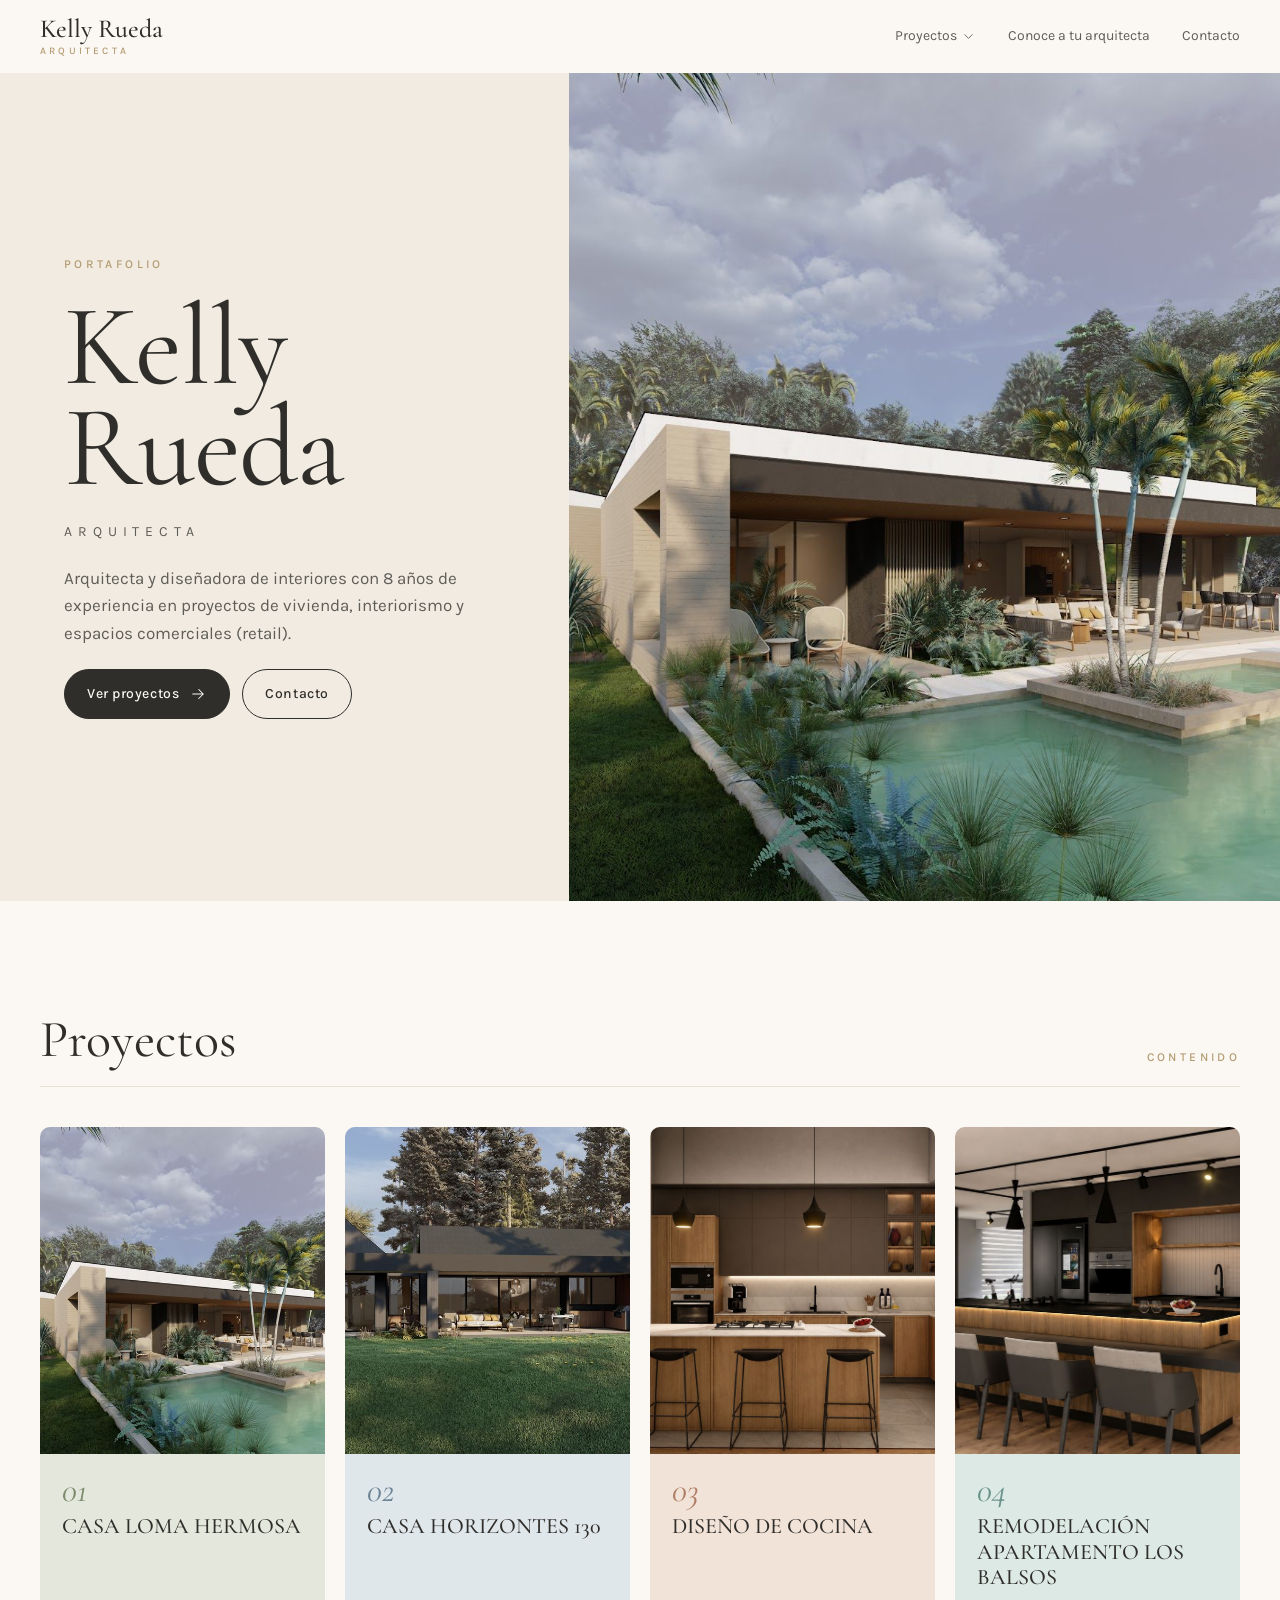
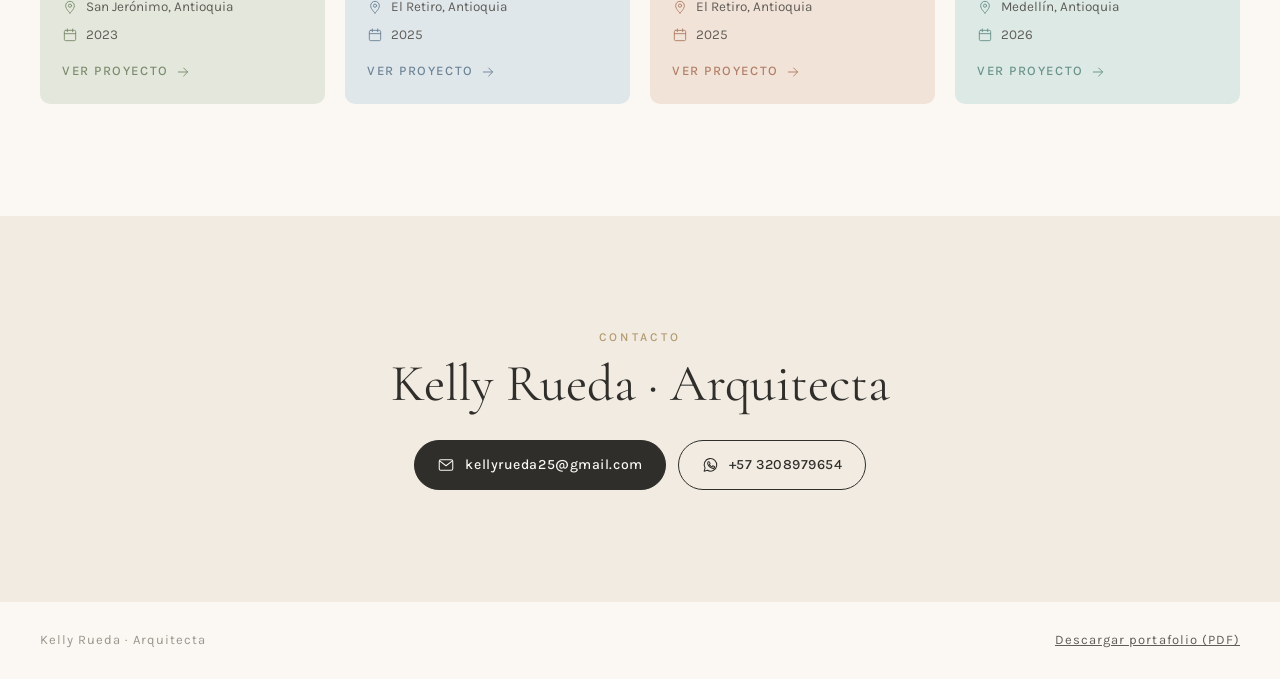
==== commit e2acbb69: "Alinea el menú y agrega WhatsApp al número de contacto" ====
--- a/index.html
+++ b/index.html
@@ -9,7 +9,7 @@
 <meta name="twitter:card" content="summary_large_image"><meta name="twitter:title" content="Kelly Rueda · Arquitecta | Portafolio de arquitectura"><meta name="twitter:description" content="Kelly Rueda, arquitecta y diseñadora de interiores con 8 años de experiencia. Portafolio de vivienda campestre, interiorismo y remodelación en Antioquia."><meta name="twitter:image" content="https://kellyrueda.github.io/img/og/L_r21.jpg">
 <link rel="preconnect" href="https://fonts.googleapis.com"><link rel="preconnect" href="https://fonts.gstatic.com" crossorigin>
 <link href="https://fonts.googleapis.com/css2?family=Cormorant+Garamond:ital,wght@0,300;0,400;0,500;1,300;1,400&family=Karla:wght@400;500&display=swap" rel="stylesheet">
-<link rel="stylesheet" href="/styles.css?v=6348d9cc">
+<link rel="stylesheet" href="/styles.css?v=ecb6a273">
 <script type="application/ld+json">{"@context": "https://schema.org", "@graph": [{"@type": "Person", "@id": "https://kellyrueda.github.io/#kelly", "name": "Kelly Rueda", "jobTitle": "Arquitecta", "description": "Arquitecta y diseñadora de interiores con 8 años de experiencia en proyectos de vivienda, interiorismo y espacios comerciales (retail).", "email": "mailto:kellyrueda25@gmail.com", "telephone": "+57 3208979654", "url": "https://kellyrueda.github.io/", "image": "https://kellyrueda.github.io/img/ME.jpg", "alumniOf": [{"@type": "EducationalOrganization", "name": "Colegio Mayor de Antioquia"}, {"@type": "EducationalOrganization", "name": "Academia Superior de Artes"}], "knowsAbout": ["Arquitectura", "Diseño de interiores", "Modelado BIM", "Planimetría", "Revit", "AutoCAD", "SketchUp", "Lumion", "Coordinación de obra"], "knowsLanguage": ["es", "en"]}, {"@type": "WebSite", "@id": "https://kellyrueda.github.io/#web", "url": "https://kellyrueda.github.io/", "name": "Kelly Rueda · Arquitecta", "inLanguage": "es", "about": {"@id": "https://kellyrueda.github.io/#kelly"}}, {"@type": "ItemList", "name": "Proyectos", "itemListElement": [{"@type": "ListItem", "position": 1, "item": {"@type": "CreativeWork", "name": "Casa Loma Hermosa", "creator": {"@id": "https://kellyrueda.github.io/#kelly"}, "locationCreated": "San Jerónimo, Antioquia", "dateCreated": "2023", "url": "https://kellyrueda.github.io/proyectos/casa-loma-hermosa/"}}, {"@type": "ListItem", "position": 2, "item": {"@type": "CreativeWork", "name": "Casa Horizontes 130", "creator": {"@id": "https://kellyrueda.github.io/#kelly"}, "locationCreated": "El Retiro, Antioquia", "dateCreated": "2025", "url": "https://kellyrueda.github.io/proyectos/casa-horizontes-130/"}}, {"@type": "ListItem", "position": 3, "item": {"@type": "CreativeWork", "name": "Diseño de cocina", "creator": {"@id": "https://kellyrueda.github.io/#kelly"}, "locationCreated": "El Retiro, Antioquia", "dateCreated": "2025", "url": "https://kellyrueda.github.io/proyectos/diseno-de-cocina/"}}, {"@type": "ListItem", "position": 4, "item": {"@type": "CreativeWork", "name": "Remodelación Apartamento Los Balsos", "creator": {"@id": "https://kellyrueda.github.io/#kelly"}, "locationCreated": "Medellín, Antioquia", "dateCreated": "2026", "url": "https://kellyrueda.github.io/proyectos/apartamento-los-balsos/"}}]}]}</script>
 </head><body>
 <a class="skip" href="#main">Saltar al contenido</a><header class="top"><div class="wrap">
@@ -53,7 +53,7 @@
 <section class="block contact" id="contacto"><div class="wrap">
   <p class="kicker">Contacto</p>
   <h2 class="h2">Kelly Rueda · Arquitecta</h2>
-  <div class="btns"><a class="btn solid" href="mailto:kellyrueda25@gmail.com"><svg class="ic" viewBox="0 0 24 24" aria-hidden="true"><rect x="3" y="5" width="18" height="14" rx="2"/><path d="m3.5 6.5 8.5 6.5 8.5-6.5"/></svg>kellyrueda25@gmail.com</a><a class="btn ghost" href="tel:+573208979654"><svg class="ic" viewBox="0 0 24 24" aria-hidden="true"><path d="M6.6 3.5h2.6l1.6 4.2-2 1.3a11 11 0 0 0 6.2 6.2l1.3-2 4.2 1.6v2.6a2 2 0 0 1-2.1 2A16.5 16.5 0 0 1 4.6 5.6a2 2 0 0 1 2-2.1z"/></svg>+57 3208979654</a></div>
+  <div class="btns"><a class="btn solid" href="mailto:kellyrueda25@gmail.com"><svg class="ic" viewBox="0 0 24 24" aria-hidden="true"><rect x="3" y="5" width="18" height="14" rx="2"/><path d="m3.5 6.5 8.5 6.5 8.5-6.5"/></svg>kellyrueda25@gmail.com</a><a class="btn ghost" href="https://wa.me/573208979654" target="_blank" rel="noopener" aria-label="Escribir por WhatsApp al +57 3208979654"><svg class="ic" viewBox="0 0 24 24" aria-hidden="true"><path d="M4.2 20.2l1.2-4.1a8.4 8.4 0 1 1 3.1 3l-4.3 1.1z"/><path d="M9.2 8.3c.3-.6.6-.6.9-.6h.5c.2 0 .4 0 .6.5l.7 1.6c.1.2.1.4 0 .6l-.5.7c-.1.2-.2.4 0 .6.4.7 1 1.3 1.6 1.8.6.4 1.1.6 1.4.7.2.1.4 0 .5-.1l.6-.8c.2-.2.4-.2.6-.1l1.6.8c.2.1.4.2.4.4 0 .5-.2 1.2-.7 1.6-.5.4-1.3.7-2.3.4-1-.3-2.6-1-3.9-2.3-1.2-1.2-2-2.6-2.2-3.5-.2-.9 0-1.6.4-2.3z"/></svg>+57 3208979654</a></div>
 </div></section>
 </main><footer><div class="wrap"><span>Kelly Rueda · Arquitecta</span><span><a href="/Portafolio-Kelly-Rueda-Arquitecta.pdf" download>Descargar portafolio (PDF)</a></span></div></footer>
-<script src="/app.js?v=6348d9cc" defer></script></body></html>+<script src="/app.js?v=ecb6a273" defer></script></body></html>
--- a/styles.css
+++ b/styles.css
@@ -24,8 +24,9 @@
 .brand{font-family:var(--serif);font-size:26px;font-weight:500;text-decoration:none;line-height:1}
 .brand small{display:block;font-family:var(--sans);font-size:10px;letter-spacing:.32em;text-transform:uppercase;color:var(--gold);margin-top:4px;font-weight:500}
 .top nav{display:contents}
-.nav{display:flex;gap:28px;list-style:none}
-.nav a{text-decoration:none;font-size:14px;color:var(--soft);padding:6px 0;border-bottom:1px solid transparent;transition:color .2s,border-color .2s}
+.nav{display:flex;align-items:center;gap:32px;list-style:none}
+.nav>li{display:flex;align-items:center}
+.nav a{text-decoration:none;font-family:var(--sans);font-size:14px;line-height:20px;color:var(--soft);padding:6px 0;border-bottom:1px solid transparent;transition:color .2s,border-color .2s}
 .nav a:hover,.nav a[aria-current]{color:var(--ink);border-color:var(--gold)}
 .menu-btn{display:none;background:none;border:0;width:44px;height:44px;align-items:center;justify-content:center;color:var(--ink);cursor:pointer}
 @media (max-width:820px){
@@ -179,7 +180,7 @@
 
 /* dropdown proyectos */
 .has-sub{position:relative}
-.sub-btn{all:unset;cursor:pointer;display:inline-flex;align-items:center;gap:4px;font-size:14px;color:var(--soft);padding:6px 0;border-bottom:1px solid transparent;transition:color .2s,border-color .2s}
+.sub-btn{all:unset;cursor:pointer;display:inline-flex;align-items:center;gap:4px;font-family:var(--sans);font-size:14px;line-height:20px;color:var(--soft);padding:6px 0;border-bottom:1px solid transparent;transition:color .2s,border-color .2s}
 .sub-btn .ic{width:15px;height:15px;transition:transform .25s}
 .sub-btn:hover,.sub-btn.cur,.has-sub.open .sub-btn{color:var(--ink);border-color:var(--gold)}
 .has-sub.open .sub-btn .ic{transform:rotate(180deg)}
@@ -221,3 +222,6 @@
 @media (max-width:900px){.arq-grid{grid-template-columns:1fr}.arq-photo{max-width:440px}}
 .arq-page .arq{min-height:calc(100svh - 72px);display:flex;align-items:center}
 .arq-page .arq-text .h2{font-size:clamp(40px,5vw,60px)}
+
+.sub-btn .ic{margin-top:1px}
+@media (max-width:820px){.nav>li{display:block}}
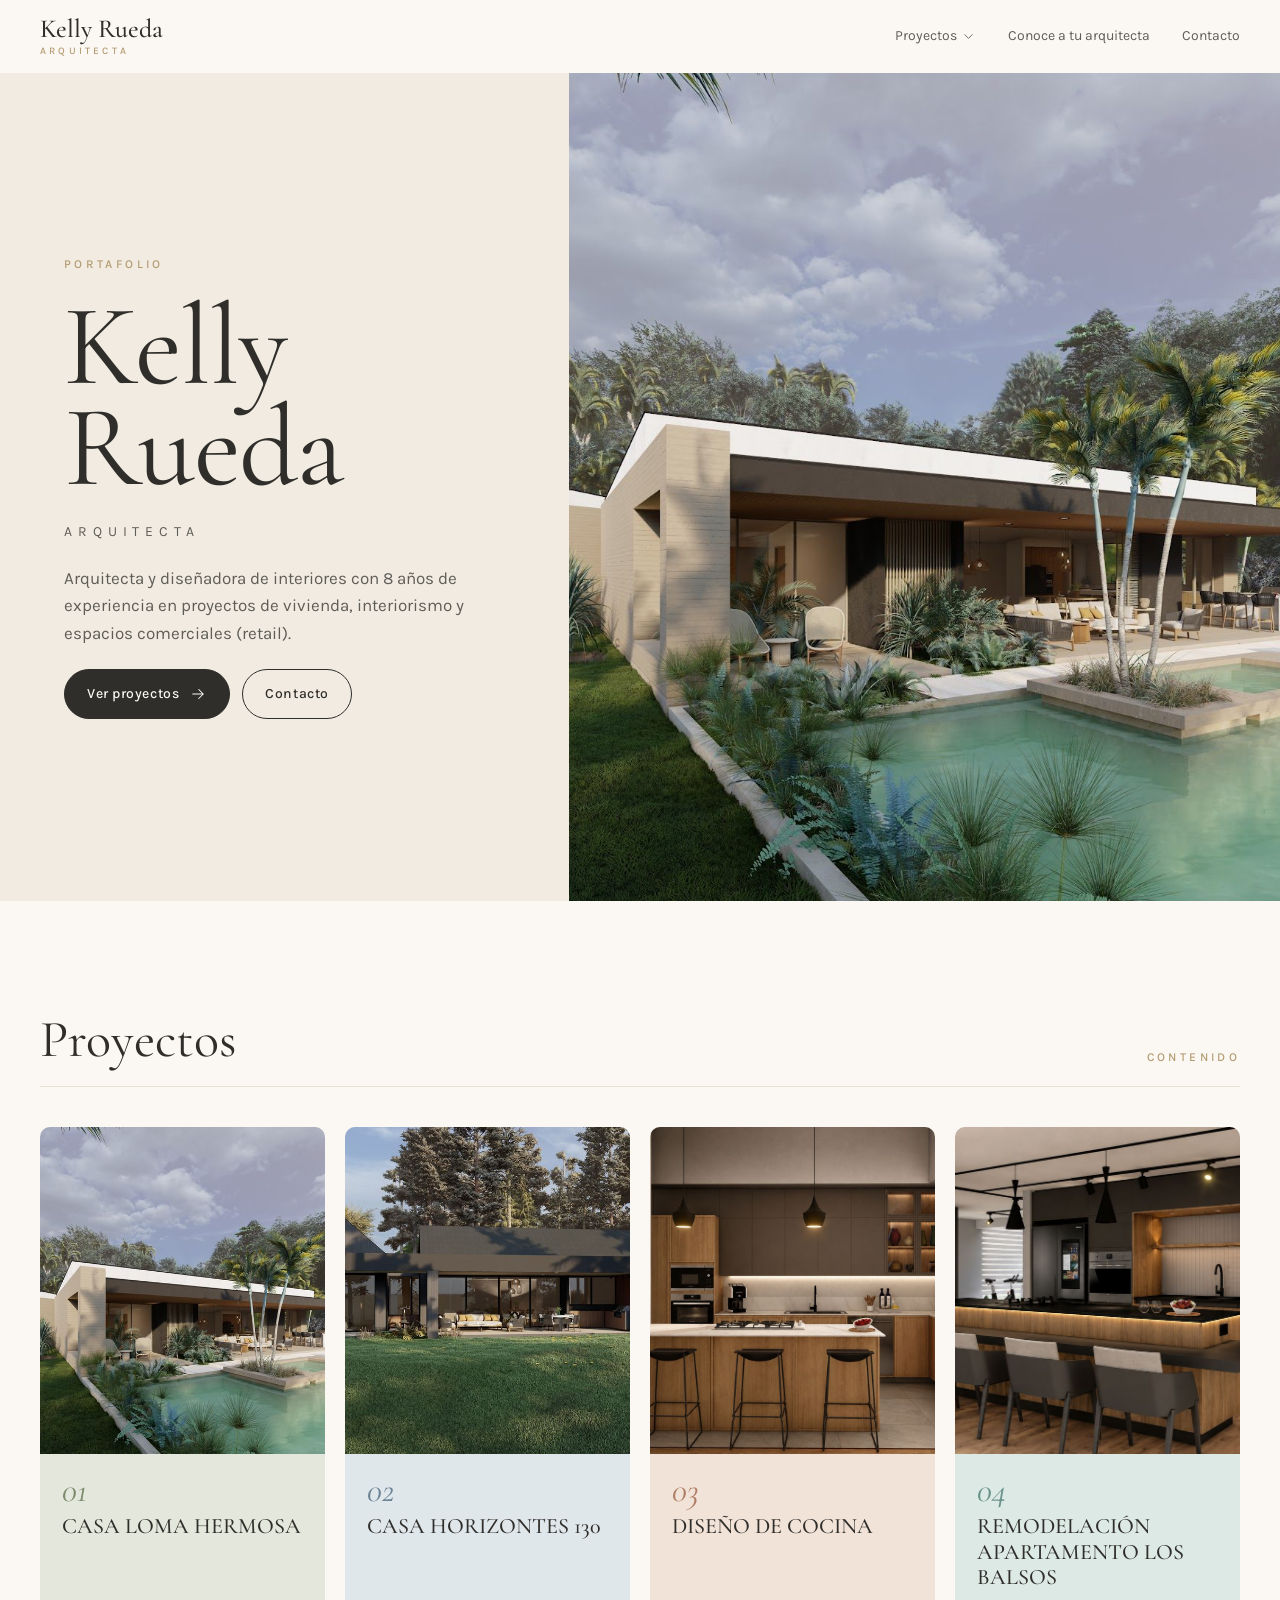
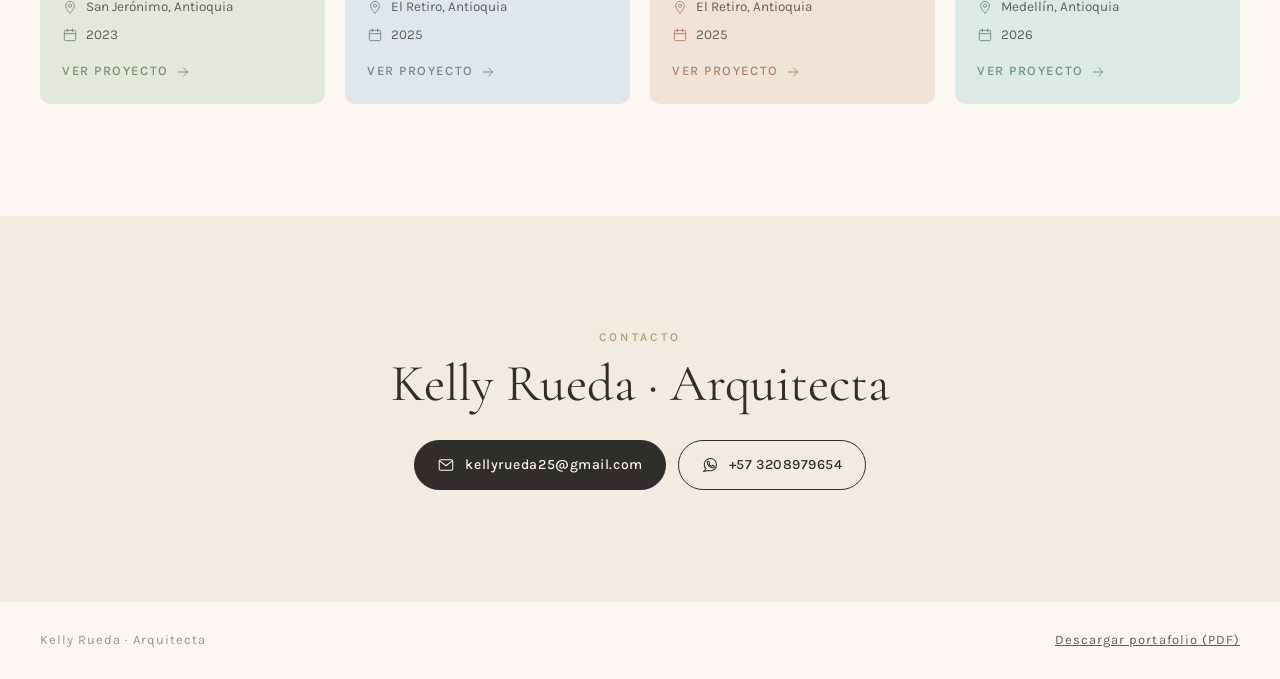
==== commit 74ae0894: "Ajusta el ícono de WhatsApp" ====
--- a/index.html
+++ b/index.html
@@ -53,7 +53,7 @@
 <section class="block contact" id="contacto"><div class="wrap">
   <p class="kicker">Contacto</p>
   <h2 class="h2">Kelly Rueda · Arquitecta</h2>
-  <div class="btns"><a class="btn solid" href="mailto:kellyrueda25@gmail.com"><svg class="ic" viewBox="0 0 24 24" aria-hidden="true"><rect x="3" y="5" width="18" height="14" rx="2"/><path d="m3.5 6.5 8.5 6.5 8.5-6.5"/></svg>kellyrueda25@gmail.com</a><a class="btn ghost" href="https://wa.me/573208979654" target="_blank" rel="noopener" aria-label="Escribir por WhatsApp al +57 3208979654"><svg class="ic" viewBox="0 0 24 24" aria-hidden="true"><path d="M4.2 20.2l1.2-4.1a8.4 8.4 0 1 1 3.1 3l-4.3 1.1z"/><path d="M9.2 8.3c.3-.6.6-.6.9-.6h.5c.2 0 .4 0 .6.5l.7 1.6c.1.2.1.4 0 .6l-.5.7c-.1.2-.2.4 0 .6.4.7 1 1.3 1.6 1.8.6.4 1.1.6 1.4.7.2.1.4 0 .5-.1l.6-.8c.2-.2.4-.2.6-.1l1.6.8c.2.1.4.2.4.4 0 .5-.2 1.2-.7 1.6-.5.4-1.3.7-2.3.4-1-.3-2.6-1-3.9-2.3-1.2-1.2-2-2.6-2.2-3.5-.2-.9 0-1.6.4-2.3z"/></svg>+57 3208979654</a></div>
+  <div class="btns"><a class="btn solid" href="mailto:kellyrueda25@gmail.com"><svg class="ic" viewBox="0 0 24 24" aria-hidden="true"><rect x="3" y="5" width="18" height="14" rx="2"/><path d="m3.5 6.5 8.5 6.5 8.5-6.5"/></svg>kellyrueda25@gmail.com</a><a class="btn ghost" href="https://wa.me/573208979654" target="_blank" rel="noopener" aria-label="Escribir por WhatsApp al +57 3208979654"><svg class="ic" viewBox="0 0 24 24" aria-hidden="true"><path d="M6.7 17.3 3.3 20.7l6.4-1.5A8.2 8.2 0 1 0 6.7 17.3z"/><path transform="translate(-.45 -.75)" d="M9.2 8.3c.3-.6.6-.6.9-.6h.5c.2 0 .4 0 .6.5l.7 1.6c.1.2.1.4 0 .6l-.5.7c-.1.2-.2.4 0 .6.4.7 1 1.3 1.6 1.8.6.4 1.1.6 1.4.7.2.1.4 0 .5-.1l.6-.8c.2-.2.4-.2.6-.1l1.6.8c.2.1.4.2.4.4 0 .5-.2 1.2-.7 1.6-.5.4-1.3.7-2.3.4-1-.3-2.6-1-3.9-2.3-1.2-1.2-2-2.6-2.2-3.5-.2-.9 0-1.6.4-2.3z"/></svg>+57 3208979654</a></div>
 </div></section>
 </main><footer><div class="wrap"><span>Kelly Rueda · Arquitecta</span><span><a href="/Portafolio-Kelly-Rueda-Arquitecta.pdf" download>Descargar portafolio (PDF)</a></span></div></footer>
 <script src="/app.js?v=ecb6a273" defer></script></body></html>
